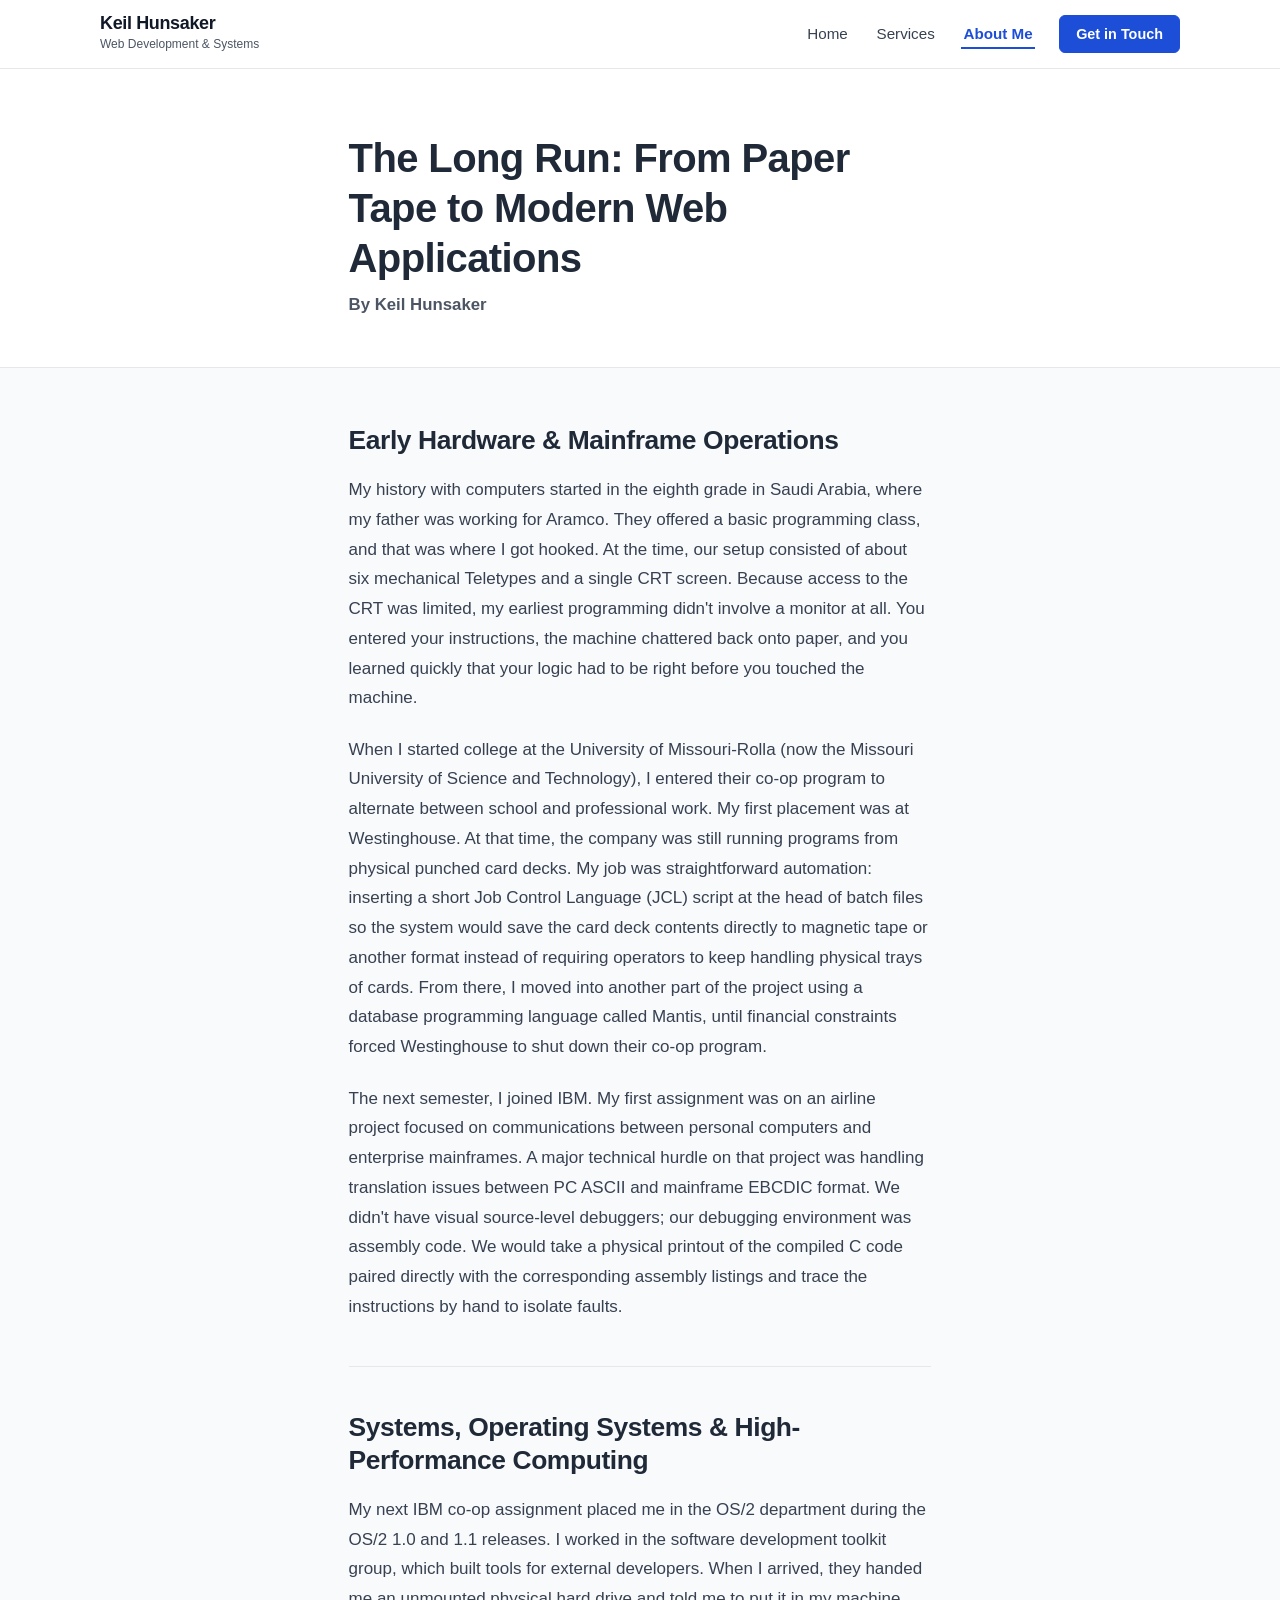
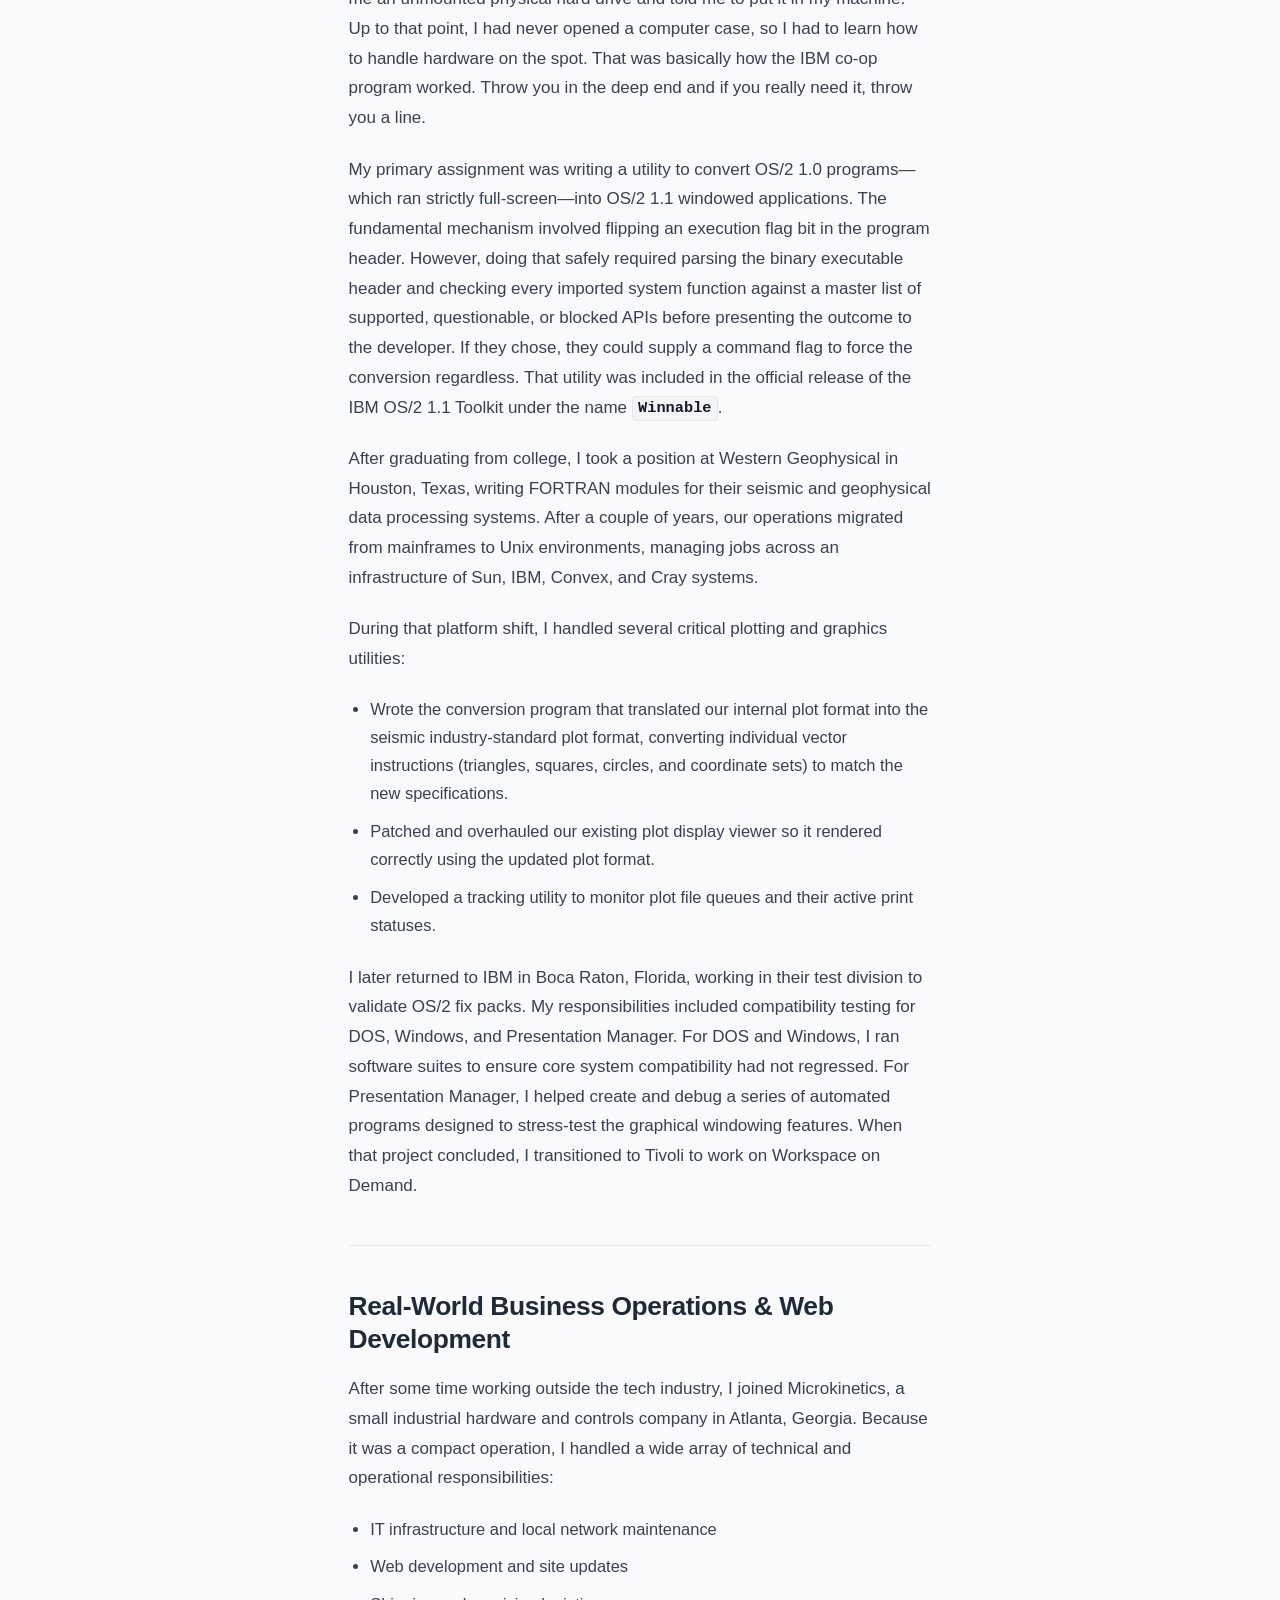
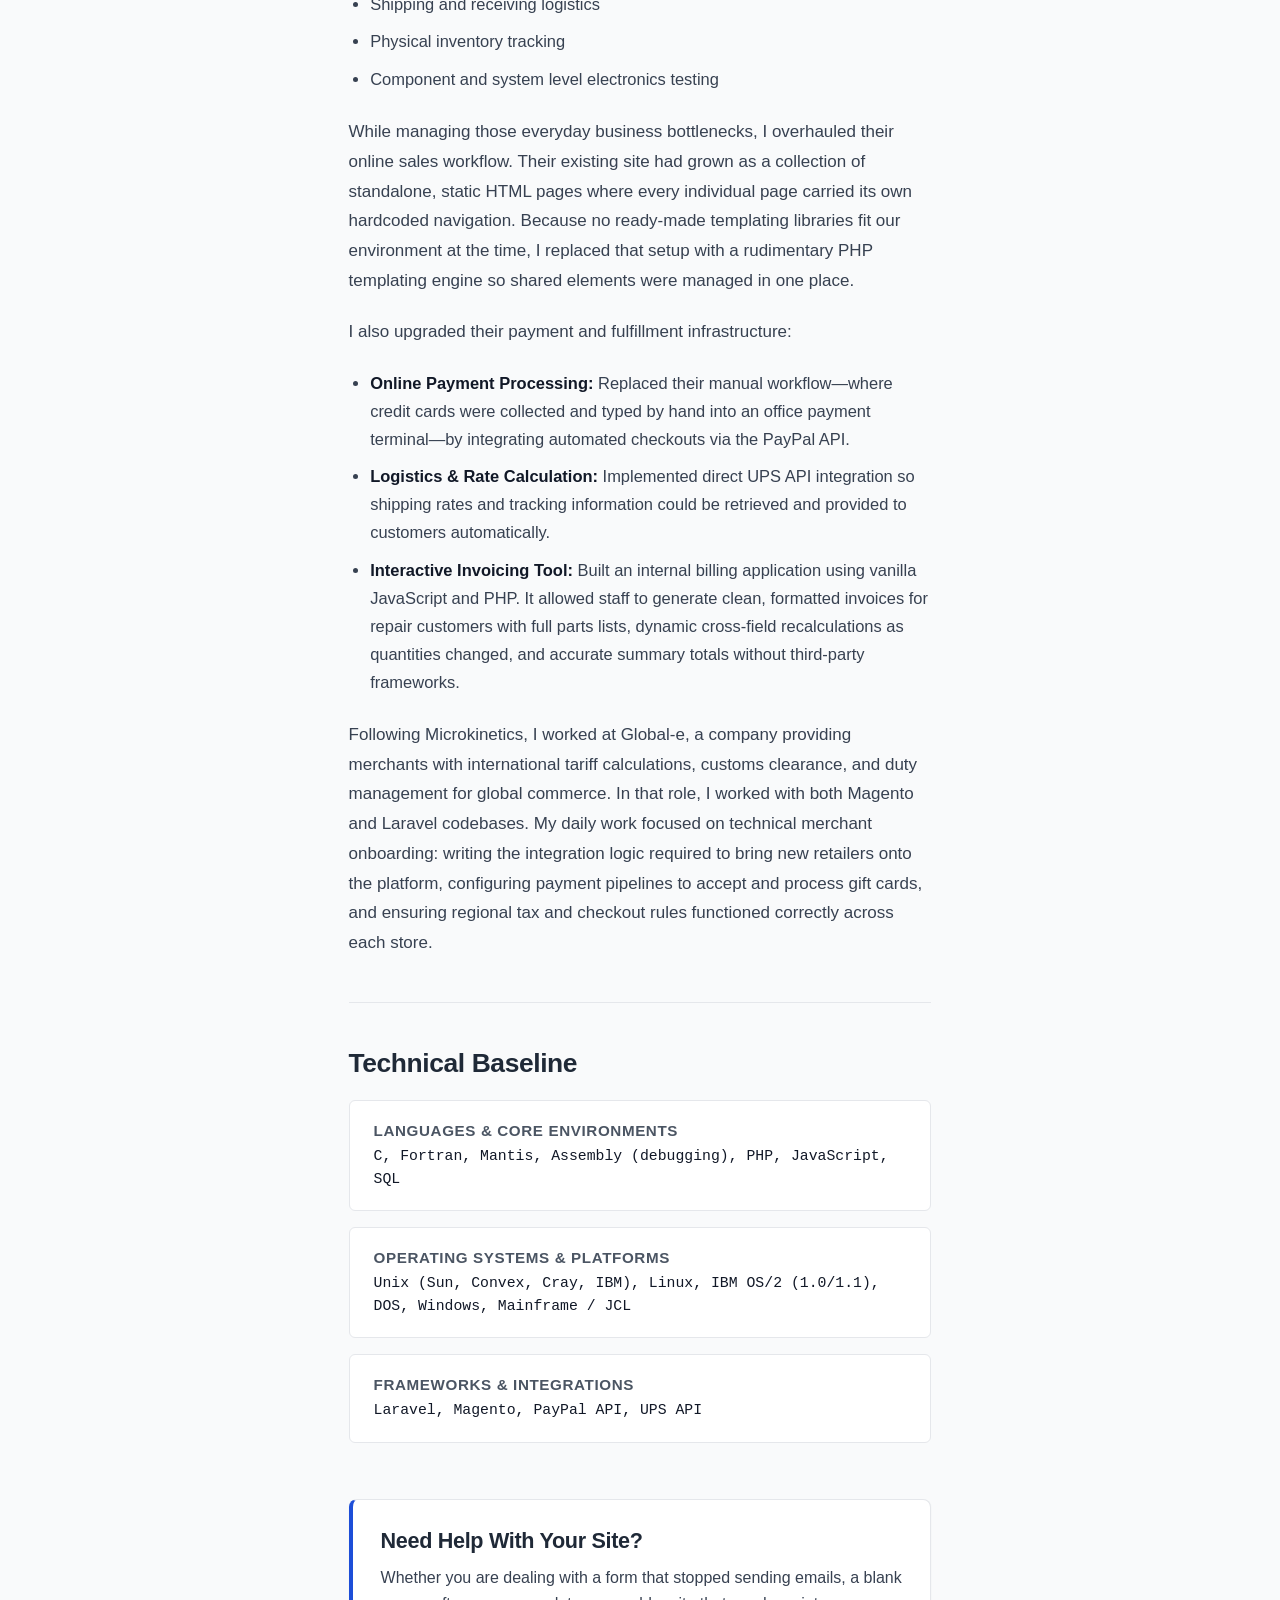
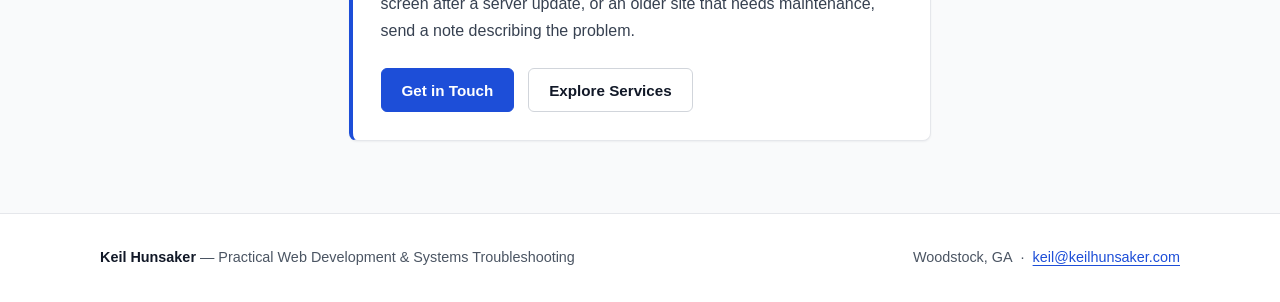
==== about.html @ 6dc6d721 "First pass at website" ====
<!DOCTYPE html>
<html lang="en">
<head>
  <meta charset="UTF-8">
  <meta name="viewport" content="width=device-width, initial-scale=1.0">
  <title>About Me | Keil Hunsaker — The Long Run: From Paper Tape to Modern Web Applications</title>
  <meta name="description" content="The factual, first-person narrative background of Keil Hunsaker covering decades of low-level systems, engineering, and web maintenance experience.">
  <link rel="stylesheet" href="styles.css">
</head>
<body>
  <a href="#main-content" class="skip-link">Skip to main content</a>

  <header class="site-header">
    <div class="container header-inner">
      <a href="index.html" class="brand" aria-label="Keil Hunsaker — Home">
        <span class="brand-name">Keil Hunsaker</span>
        <span class="brand-meta">Web Development &amp; Systems</span>
      </a>

      <button
        type="button"
        class="nav-toggle"
        aria-expanded="false"
        aria-controls="primary-navigation"
        aria-label="Toggle navigation menu"
      >
        <span class="nav-toggle-bar"></span>
        <span class="nav-toggle-bar"></span>
        <span class="nav-toggle-bar"></span>
      </button>

      <nav id="primary-navigation" class="site-nav" aria-label="Primary navigation">
        <ul class="nav-list">
          <li><a href="index.html" class="nav-link">Home</a></li>
          <li><a href="index.html#services" class="nav-link">Services</a></li>
          <li><a href="about.html" class="nav-link active" aria-current="page">About Me</a></li>
          <li><a href="index.html#contact" class="btn btn-primary btn-nav">Get in Touch</a></li>
        </ul>
      </nav>
    </div>
  </header>

  <main id="main-content">
    <article class="narrative-article">
      <header class="narrative-header">
        <div class="container reading-container">
          <h1 class="narrative-title">The Long Run: From Paper Tape to Modern Web Applications</h1>
          <p class="narrative-byline">By Keil Hunsaker</p>
        </div>
      </header>

      <div class="container reading-container narrative-body">
        <!-- Section 1 -->
        <section class="narrative-section" aria-labelledby="early-hardware-heading">
          <h2 id="early-hardware-heading">Early Hardware &amp; Mainframe Operations</h2>
          <p>
            My history with computers started in the eighth grade in Saudi Arabia, where my father was working for Aramco. They offered a basic programming class, and that was where I got hooked. At the time, our setup consisted of about six mechanical Teletypes and a single CRT screen. Because access to the CRT was limited, my earliest programming didn't involve a monitor at all. You entered your instructions, the machine chattered back onto paper, and you learned quickly that your logic had to be right before you touched the machine.
          </p>
          <p>
            When I started college at the University of Missouri-Rolla (now the Missouri University of Science and Technology), I entered their co-op program to alternate between school and professional work. My first placement was at Westinghouse. At that time, the company was still running programs from physical punched card decks. My job was straightforward automation: inserting a short Job Control Language (JCL) script at the head of batch files so the system would save the card deck contents directly to magnetic tape or another format instead of requiring operators to keep handling physical trays of cards. From there, I moved into another part of the project using a database programming language called Mantis, until financial constraints forced Westinghouse to shut down their co-op program.
          </p>
          <p>
            The next semester, I joined IBM. My first assignment was on an airline project focused on communications between personal computers and enterprise mainframes. A major technical hurdle on that project was handling translation issues between PC ASCII and mainframe EBCDIC format. We didn't have visual source-level debuggers; our debugging environment was assembly code. We would take a physical printout of the compiled C code paired directly with the corresponding assembly listings and trace the instructions by hand to isolate faults.
          </p>
        </section>

        <hr class="narrative-divider" aria-hidden="true">

        <!-- Section 2 -->
        <section class="narrative-section" aria-labelledby="systems-os-heading">
          <h2 id="systems-os-heading">Systems, Operating Systems &amp; High-Performance Computing</h2>
          <p>
            My next IBM co-op assignment placed me in the OS/2 department during the OS/2 1.0 and 1.1 releases. I worked in the software development toolkit group, which built tools for external developers. When I arrived, they handed me an unmounted physical hard drive and told me to put it in my machine. Up to that point, I had never opened a computer case, so I had to learn how to handle hardware on the spot. That was basically how the IBM co-op program worked. Throw you in the deep end and if you really need it, throw you a line.
          </p>
          <p>
            My primary assignment was writing a utility to convert OS/2 1.0 programs—which ran strictly full-screen—into OS/2 1.1 windowed applications. The fundamental mechanism involved flipping an execution flag bit in the program header. However, doing that safely required parsing the binary executable header and checking every imported system function against a master list of supported, questionable, or blocked APIs before presenting the outcome to the developer. If they chose, they could supply a command flag to force the conversion regardless. That utility was included in the official release of the IBM OS/2 1.1 Toolkit under the name <strong><code>Winnable</code></strong>.
          </p>
          <p>
            After graduating from college, I took a position at Western Geophysical in Houston, Texas, writing FORTRAN modules for their seismic and geophysical data processing systems. After a couple of years, our operations migrated from mainframes to Unix environments, managing jobs across an infrastructure of Sun, IBM, Convex, and Cray systems.
          </p>
          <p>
            During that platform shift, I handled several critical plotting and graphics utilities:
          </p>
          <ul class="narrative-list">
            <li>
              Wrote the conversion program that translated our internal plot format into the seismic industry-standard plot format, converting individual vector instructions (triangles, squares, circles, and coordinate sets) to match the new specifications.
            </li>
            <li>
              Patched and overhauled our existing plot display viewer so it rendered correctly using the updated plot format.
            </li>
            <li>
              Developed a tracking utility to monitor plot file queues and their active print statuses.
            </li>
          </ul>
          <p>
            I later returned to IBM in Boca Raton, Florida, working in their test division to validate OS/2 fix packs. My responsibilities included compatibility testing for DOS, Windows, and Presentation Manager. For DOS and Windows, I ran software suites to ensure core system compatibility had not regressed. For Presentation Manager, I helped create and debug a series of automated programs designed to stress-test the graphical windowing features. When that project concluded, I transitioned to Tivoli to work on Workspace on Demand.
          </p>
        </section>

        <hr class="narrative-divider" aria-hidden="true">

        <!-- Section 3 -->
        <section class="narrative-section" aria-labelledby="business-ops-heading">
          <h2 id="business-ops-heading">Real-World Business Operations &amp; Web Development</h2>
          <p>
            After some time working outside the tech industry, I joined Microkinetics, a small industrial hardware and controls company in Atlanta, Georgia. Because it was a compact operation, I handled a wide array of technical and operational responsibilities:
          </p>
          <ul class="narrative-list">
            <li>IT infrastructure and local network maintenance</li>
            <li>Web development and site updates</li>
            <li>Shipping and receiving logistics</li>
            <li>Physical inventory tracking</li>
            <li>Component and system level electronics testing</li>
          </ul>
          <p>
            While managing those everyday business bottlenecks, I overhauled their online sales workflow. Their existing site had grown as a collection of standalone, static HTML pages where every individual page carried its own hardcoded navigation. Because no ready-made templating libraries fit our environment at the time, I replaced that setup with a rudimentary PHP templating engine so shared elements were managed in one place.
          </p>
          <p>
            I also upgraded their payment and fulfillment infrastructure:
          </p>
          <ul class="narrative-list">
            <li>
              <strong>Online Payment Processing:</strong> Replaced their manual workflow—where credit cards were collected and typed by hand into an office payment terminal—by integrating automated checkouts via the PayPal API.
            </li>
            <li>
              <strong>Logistics &amp; Rate Calculation:</strong> Implemented direct UPS API integration so shipping rates and tracking information could be retrieved and provided to customers automatically.
            </li>
            <li>
              <strong>Interactive Invoicing Tool:</strong> Built an internal billing application using vanilla JavaScript and PHP. It allowed staff to generate clean, formatted invoices for repair customers with full parts lists, dynamic cross-field recalculations as quantities changed, and accurate summary totals without third-party frameworks.
            </li>
          </ul>
          <p>
            Following Microkinetics, I worked at Global-e, a company providing merchants with international tariff calculations, customs clearance, and duty management for global commerce. In that role, I worked with both Magento and Laravel codebases. My daily work focused on technical merchant onboarding: writing the integration logic required to bring new retailers onto the platform, configuring payment pipelines to accept and process gift cards, and ensuring regional tax and checkout rules functioned correctly across each store.
          </p>
        </section>

        <hr class="narrative-divider" aria-hidden="true">

        <!-- Section 4 -->
        <section class="narrative-section" aria-labelledby="technical-baseline-heading">
          <h2 id="technical-baseline-heading">Technical Baseline</h2>
          <div class="baseline-grid">
            <div class="baseline-item">
              <h3 class="baseline-category">Languages &amp; Core Environments</h3>
              <p>C, Fortran, Mantis, Assembly (debugging), PHP, JavaScript, SQL</p>
            </div>
            <div class="baseline-item">
              <h3 class="baseline-category">Operating Systems &amp; Platforms</h3>
              <p>Unix (Sun, Convex, Cray, IBM), Linux, IBM OS/2 (1.0/1.1), DOS, Windows, Mainframe / JCL</p>
            </div>
            <div class="baseline-item">
              <h3 class="baseline-category">Frameworks &amp; Integrations</h3>
              <p>Laravel, Magento, PayPal API, UPS API</p>
            </div>
          </div>
        </section>

        <!-- Closing Callout Card -->
        <aside class="closing-callout card" aria-labelledby="closing-callout-heading">
          <h2 id="closing-callout-heading" class="closing-callout-title">Need Help With Your Site?</h2>
          <p>
            Whether you are dealing with a form that stopped sending emails, a blank screen after a server update, or an older site that needs maintenance, send a note describing the problem.
          </p>
          <div class="hero-actions">
            <a href="index.html#contact" class="btn btn-primary">Get in Touch</a>
            <a href="index.html#services" class="btn btn-secondary">Explore Services</a>
          </div>
        </aside>
      </div>
    </article>
  </main>

  <footer class="site-footer">
    <div class="container footer-inner">
      <div class="footer-brand">
        <strong>Keil Hunsaker</strong> — Practical Web Development &amp; Systems Troubleshooting
      </div>
      <div class="footer-meta">
        <span>Woodstock, GA</span>
        <span aria-hidden="true">&middot;</span>
        <a href="mailto:keil@keilhunsaker.com">keil@keilhunsaker.com</a>
      </div>
    </div>
  </footer>

  <script src="script.js"></script>
</body>
</html>
---- styles.css ----
/* ==========================================================================
   Design System & Custom Properties
   ========================================================================== */
:root {
  /* Palette: Workbench-pragmatic slate, off-white, clean borders, deep cobalt */
  --color-bg: #f9fafb;
  --color-surface: #ffffff;
  --color-surface-subtle: #f3f4f6;
  --color-text-primary: #111827;
  --color-text-secondary: #374151;
  --color-text-muted: #4b5563;
  --color-heading: #1f2937;
  --color-border: #e5e7eb;
  --color-border-strong: #d1d5db;

  /* Industrial Accent: Deep Cobalt / Steel Blue */
  --color-accent: #1d4ed8;
  --color-accent-hover: #1e40af;
  --color-accent-subtle: #eff6ff;
  --color-accent-border: #bfdbfe;

  /* Status Colors */
  --color-error: #b91c1c;
  --color-error-bg: #fef2f2;
  --color-success: #15803d;
  --color-success-bg: #f0fdf4;

  /* Typography */
  --font-sans: -apple-system, BlinkMacSystemFont, "Segoe UI", Roboto, Inter, sans-serif;
  --font-mono: ui-monospace, SFMono-Regular, Menlo, Monaco, Consolas, "Liberation Mono", "Courier New", monospace;

  /* Layout & Spacing */
  --container-max: 1120px;
  --reading-max: 70ch;
  --radius-sm: 4px;
  --radius-md: 6px;
  --radius-lg: 8px;
  --shadow-sm: 0 1px 2px 0 rgba(17, 24, 39, 0.05);
  --shadow-md: 0 4px 6px -1px rgba(17, 24, 39, 0.07), 0 2px 4px -2px rgba(17, 24, 39, 0.05);
}

/* ==========================================================================
   Reset & Base Styles
   ========================================================================== */
*,
*::before,
*::after {
  box-sizing: border-box;
}

html {
  scroll-behavior: smooth;
  -webkit-text-size-adjust: 100%;
}

body {
  margin: 0;
  font-family: var(--font-sans);
  font-size: 1rem;
  line-height: 1.65;
  color: var(--color-text-primary);
  background-color: var(--color-bg);
  display: flex;
  flex-direction: column;
  min-height: 100vh;
}

main {
  flex: 1;
}

h1,
h2,
h3,
h4 {
  color: var(--color-heading);
  line-height: 1.25;
  margin-top: 0;
  font-weight: 700;
  letter-spacing: -0.015em;
}

p {
  margin-top: 0;
  margin-bottom: 1.25rem;
  color: var(--color-text-secondary);
}

ul,
ol {
  margin-top: 0;
  margin-bottom: 1.25rem;
  padding-left: 1.25rem;
}

li {
  margin-bottom: 0.5rem;
  color: var(--color-text-secondary);
}

code {
  font-family: var(--font-mono);
  font-size: 0.9em;
  background-color: var(--color-surface-subtle);
  border: 1px solid var(--color-border);
  padding: 0.15em 0.35em;
  border-radius: var(--radius-sm);
  color: var(--color-text-primary);
}

a {
  color: var(--color-accent);
  text-decoration: underline;
  text-underline-offset: 3px;
  transition: color 0.15s ease, background-color 0.15s ease, border-color 0.15s ease;
}

a:hover {
  color: var(--color-accent-hover);
}

/* Accessible Focus Styles */
:focus-visible {
  outline: 3px solid var(--color-accent);
  outline-offset: 2px;
}

.skip-link {
  position: absolute;
  top: -100px;
  left: 1rem;
  background: var(--color-heading);
  color: #ffffff;
  padding: 0.6rem 1rem;
  border-radius: var(--radius-sm);
  text-decoration: none;
  font-weight: 600;
  z-index: 1000;
}

.skip-link:focus {
  top: 1rem;
  color: #ffffff;
}

/* ==========================================================================
   Layout Containers
   ========================================================================== */
.container {
  width: 100%;
  max-width: var(--container-max);
  margin-left: auto;
  margin-right: auto;
  padding-left: 1.25rem;
  padding-right: 1.25rem;
}

.reading-container {
  max-width: var(--reading-max);
}

.section {
  padding-top: 4.5rem;
  padding-bottom: 4.5rem;
  border-bottom: 1px solid var(--color-border);
}

.section-alt {
  background-color: var(--color-surface);
}

.section-header {
  margin-bottom: 2.5rem;
}

.section-title {
  font-size: clamp(1.5rem, 2.5vw, 2rem);
  margin-bottom: 0.5rem;
}

/* ==========================================================================
   Header & Navigation
   ========================================================================== */
.site-header {
  background-color: var(--color-surface);
  border-bottom: 1px solid var(--color-border);
  position: sticky;
  top: 0;
  z-index: 100;
}

.header-inner {
  display: flex;
  align-items: center;
  justify-content: space-between;
  min-height: 4.25rem;
  gap: 1rem;
}

.brand {
  display: flex;
  flex-direction: column;
  text-decoration: none;
  color: var(--color-text-primary);
}

.brand:hover {
  color: var(--color-text-primary);
}

.brand-name {
  font-weight: 700;
  font-size: 1.125rem;
  letter-spacing: -0.02em;
  line-height: 1.2;
}

.brand-meta {
  font-size: 0.75rem;
  color: var(--color-text-muted);
  font-weight: 500;
}

.nav-list {
  list-style: none;
  margin: 0;
  padding: 0;
  display: flex;
  align-items: center;
  gap: 1.5rem;
}

.nav-list li {
  margin: 0;
}

.nav-link {
  text-decoration: none;
  color: var(--color-text-secondary);
  font-weight: 500;
  font-size: 0.95rem;
  padding: 0.35rem 0.15rem;
  border-bottom: 2px solid transparent;
}

.nav-link:hover {
  color: var(--color-text-primary);
  border-bottom-color: var(--color-border-strong);
}

.nav-link.active,
.nav-link[aria-current="page"] {
  color: var(--color-accent);
  font-weight: 600;
  border-bottom-color: var(--color-accent);
}

.nav-toggle {
  display: none;
  background: transparent;
  border: 1px solid var(--color-border-strong);
  border-radius: var(--radius-sm);
  padding: 0.5rem;
  cursor: pointer;
  color: var(--color-text-primary);
}

.nav-toggle-bar {
  display: block;
  width: 20px;
  height: 2px;
  background-color: var(--color-text-primary);
  margin: 4px 0;
  transition: transform 0.2s ease, opacity 0.2s ease;
}

/* ==========================================================================
   Buttons
   ========================================================================== */
.btn {
  display: inline-flex;
  align-items: center;
  justify-content: center;
  font-family: inherit;
  font-size: 0.95rem;
  font-weight: 600;
  line-height: 1.4;
  padding: 0.65rem 1.25rem;
  border-radius: var(--radius-md);
  border: 1px solid transparent;
  text-decoration: none;
  cursor: pointer;
  transition: background-color 0.15s ease, color 0.15s ease, border-color 0.15s ease;
}

.btn-primary {
  background-color: var(--color-accent);
  color: #ffffff;
  border-color: var(--color-accent);
}

.btn-primary:hover {
  background-color: var(--color-accent-hover);
  border-color: var(--color-accent-hover);
  color: #ffffff;
}

.btn-secondary {
  background-color: var(--color-surface);
  color: var(--color-text-primary);
  border-color: var(--color-border-strong);
}

.btn-secondary:hover {
  background-color: var(--color-surface-subtle);
  color: var(--color-text-primary);
}

.btn-nav {
  padding: 0.5rem 1rem;
  font-size: 0.9rem;
}

.btn-sm {
  padding: 0.45rem 0.9rem;
  font-size: 0.875rem;
}

.btn-full {
  width: 100%;
}

/* ==========================================================================
   Hero Section
   ========================================================================== */
.hero {
  padding-top: 5rem;
  padding-bottom: 5rem;
  border-bottom: 1px solid var(--color-border);
  background: linear-gradient(180deg, var(--color-surface) 0%, var(--color-bg) 100%);
}

.hero-inner {
  max-width: 780px;
  margin-left: 0;
}

.hero-title {
  font-size: clamp(2rem, 4vw, 2.75rem);
  color: var(--color-text-primary);
  margin-bottom: 1.25rem;
}

.hero-lead {
  font-size: clamp(1.15rem, 2vw, 1.35rem);
  font-weight: 600;
  color: var(--color-heading);
  margin-bottom: 1rem;
}

.hero-body {
  font-size: 1.0625rem;
  color: var(--color-text-secondary);
  margin-bottom: 2rem;
  max-width: 68ch;
}

.hero-actions {
  display: flex;
  flex-wrap: wrap;
  gap: 0.875rem;
}

/* ==========================================================================
   Cards & Services Grid
   ========================================================================== */
.card {
  background-color: var(--color-surface);
  border: 1px solid var(--color-border);
  border-radius: var(--radius-lg);
  padding: 1.75rem;
  box-shadow: var(--shadow-sm);
}

.services-grid {
  display: grid;
  grid-template-columns: repeat(2, 1fr);
  gap: 1.5rem;
}

.service-card {
  background-color: var(--color-bg);
  display: flex;
  flex-direction: column;
}

.service-card-header {
  display: flex;
  align-items: center;
  gap: 0.75rem;
  margin-bottom: 0.85rem;
}

.service-number {
  font-family: var(--font-mono);
  font-size: 0.8rem;
  font-weight: 700;
  color: var(--color-accent);
  background-color: var(--color-accent-subtle);
  border: 1px solid var(--color-accent-border);
  padding: 0.2rem 0.5rem;
  border-radius: var(--radius-sm);
  flex-shrink: 0;
}

.card-title {
  font-size: 1.2rem;
  margin-bottom: 0;
}

.card-intro {
  font-size: 0.975rem;
  color: var(--color-text-secondary);
  margin-bottom: 1rem;
}

.service-list {
  margin-bottom: 0;
  padding-left: 1.15rem;
}

.service-list li {
  margin-bottom: 0.65rem;
  font-size: 0.95rem;
}

.service-list li:last-child {
  margin-bottom: 0;
}

.service-list strong {
  color: var(--color-text-primary);
}

/* ==========================================================================
   Process Section ("How I Work")
   ========================================================================== */
.process-steps {
  list-style: none;
  padding: 0;
  margin: 0;
  display: grid;
  grid-template-columns: repeat(3, 1fr);
  gap: 1.5rem;
}

.process-step {
  background-color: var(--color-surface);
  border: 1px solid var(--color-border);
  border-radius: var(--radius-lg);
  padding: 1.75rem;
  box-shadow: var(--shadow-sm);
  margin-bottom: 0;
  display: flex;
  flex-direction: column;
  gap: 0.75rem;
}

.step-badge {
  display: inline-block;
  align-self: flex-start;
  font-family: var(--font-mono);
  font-size: 0.75rem;
  font-weight: 700;
  text-transform: uppercase;
  letter-spacing: 0.05em;
  color: var(--color-accent);
  background-color: var(--color-accent-subtle);
  border: 1px solid var(--color-accent-border);
  padding: 0.2rem 0.55rem;
  border-radius: var(--radius-sm);
}

.step-title {
  font-size: 1.15rem;
  margin-bottom: 0.5rem;
}

.step-content p {
  margin-bottom: 0;
  font-size: 0.975rem;
}

/* ==========================================================================
   Featured Work Callout Boxes
   ========================================================================== */
.work-grid {
  display: grid;
  grid-template-columns: repeat(3, 1fr);
  gap: 1.5rem;
}

.callout-box {
  background-color: var(--color-bg);
  border: 1px solid var(--color-border);
  border-left: 4px solid var(--color-accent);
  border-radius: var(--radius-md);
  padding: 1.5rem;
}

.callout-title {
  font-size: 1.1rem;
  margin-bottom: 0.6rem;
}

.callout-box p {
  margin-bottom: 0;
  font-size: 0.95rem;
}

/* ==========================================================================
   Contact Section & Form
   ========================================================================== */
.contact-layout {
  display: grid;
  grid-template-columns: 1fr 1.15fr;
  gap: 3rem;
  align-items: start;
}

.contact-intro {
  font-size: 1.05rem;
  margin-bottom: 1.75rem;
}

.contact-details {
  margin: 0;
  border-top: 1px solid var(--color-border);
}

.contact-detail-item {
  padding: 1rem 0;
  border-bottom: 1px solid var(--color-border);
}

.contact-detail-item dt {
  font-size: 0.8rem;
  font-weight: 700;
  text-transform: uppercase;
  letter-spacing: 0.04em;
  color: var(--color-text-muted);
  margin-bottom: 0.25rem;
}

.contact-detail-item dd {
  margin: 0;
  font-size: 1rem;
  color: var(--color-text-primary);
  font-weight: 500;
}

.form-group {
  margin-bottom: 1.25rem;
}

.form-label {
  display: block;
  font-size: 0.925rem;
  font-weight: 600;
  color: var(--color-text-primary);
  margin-bottom: 0.4rem;
}

.required-indicator {
  color: var(--color-error);
}

.optional-label {
  font-weight: 400;
  color: var(--color-text-muted);
  font-size: 0.85rem;
}

.form-input,
.form-textarea {
  width: 100%;
  font-family: inherit;
  font-size: 0.975rem;
  color: var(--color-text-primary);
  background-color: var(--color-bg);
  border: 1px solid var(--color-border-strong);
  border-radius: var(--radius-md);
  padding: 0.65rem 0.85rem;
  transition: border-color 0.15s ease, box-shadow 0.15s ease, background-color 0.15s ease;
}

.form-input:focus,
.form-textarea:focus {
  background-color: var(--color-surface);
  border-color: var(--color-accent);
  outline: none;
  box-shadow: 0 0 0 3px rgba(29, 78, 216, 0.15);
}

.form-input[aria-invalid="true"],
.form-textarea[aria-invalid="true"] {
  border-color: var(--color-error);
  background-color: var(--color-error-bg);
}

.field-error {
  margin-top: 0.35rem;
  margin-bottom: 0;
  font-size: 0.85rem;
  color: var(--color-error);
  font-weight: 500;
}

.form-status {
  padding: 0.85rem 1rem;
  border-radius: var(--radius-md);
  margin-bottom: 1.25rem;
  font-size: 0.925rem;
  font-weight: 500;
}

.form-status.is-success {
  background-color: var(--color-success-bg);
  color: var(--color-success);
  border: 1px solid #bbf7d0;
}

.form-status.is-error {
  background-color: var(--color-error-bg);
  color: var(--color-error);
  border: 1px solid #fecaca;
}

/* ==========================================================================
   About Page (Long-Form Narrative)
   ========================================================================== */
.narrative-header {
  background-color: var(--color-surface);
  border-bottom: 1px solid var(--color-border);
  padding-top: 4rem;
  padding-bottom: 3rem;
}

.narrative-title {
  font-size: clamp(1.85rem, 3.5vw, 2.5rem);
  margin-bottom: 0.5rem;
}

.narrative-byline {
  font-size: 1.05rem;
  font-weight: 600;
  color: var(--color-text-muted);
  margin-bottom: 0;
}

.narrative-body {
  padding-top: 3.5rem;
  padding-bottom: 4.5rem;
}

.narrative-section h2 {
  font-size: clamp(1.35rem, 2.2vw, 1.65rem);
  margin-bottom: 1.15rem;
  color: var(--color-heading);
}

.narrative-section p {
  font-size: 1.0625rem;
  line-height: 1.75;
  color: var(--color-text-secondary);
  margin-bottom: 1.35rem;
}

.narrative-list {
  margin-bottom: 1.5rem;
  padding-left: 1.35rem;
}

.narrative-list li {
  font-size: 1.03rem;
  line-height: 1.7;
  margin-bottom: 0.6rem;
}

.narrative-list strong {
  color: var(--color-text-primary);
}

.narrative-divider {
  border: 0;
  border-top: 1px solid var(--color-border);
  margin: 2.75rem 0;
}

.baseline-grid {
  display: grid;
  grid-template-columns: 1fr;
  gap: 1rem;
  margin-top: 1.25rem;
}

.baseline-item {
  background-color: var(--color-surface);
  border: 1px solid var(--color-border);
  border-radius: var(--radius-md);
  padding: 1.25rem 1.5rem;
}

.baseline-category {
  font-size: 0.95rem;
  text-transform: uppercase;
  letter-spacing: 0.04em;
  color: var(--color-text-muted);
  margin-bottom: 0.35rem;
}

.baseline-item p {
  font-family: var(--font-mono);
  font-size: 0.925rem;
  color: var(--color-text-primary);
  margin-bottom: 0;
  line-height: 1.5;
}

.closing-callout {
  margin-top: 3.5rem;
  border-left: 4px solid var(--color-accent);
}

.closing-callout-title {
  font-size: 1.35rem;
  margin-bottom: 0.65rem;
}

.closing-callout p {
  margin-bottom: 1.5rem;
}

/* ==========================================================================
   Footer
   ========================================================================== */
.site-footer {
  background-color: var(--color-surface);
  border-top: 1px solid var(--color-border);
  padding: 2rem 0;
  font-size: 0.9rem;
  color: var(--color-text-muted);
}

.footer-inner {
  display: flex;
  flex-wrap: wrap;
  justify-content: space-between;
  align-items: center;
  gap: 1rem;
}

.footer-brand strong {
  color: var(--color-text-primary);
}

.footer-meta {
  display: flex;
  align-items: center;
  gap: 0.5rem;
}

/* ==========================================================================
   Responsive Breakpoints
   ========================================================================== */
@media (max-width: 900px) {
  .services-grid,
  .process-steps,
  .work-grid,
  .contact-layout {
    grid-template-columns: 1fr;
  }

  .contact-layout {
    gap: 2rem;
  }
}

@media (max-width: 720px) {
  .nav-toggle {
    display: inline-block;
  }

  .site-nav {
    display: none;
    position: absolute;
    top: 100%;
    left: 0;
    right: 0;
    background-color: var(--color-surface);
    border-bottom: 1px solid var(--color-border);
    box-shadow: var(--shadow-md);
    padding: 1rem 1.25rem 1.5rem;
  }

  .site-nav.is-open {
    display: block;
  }

  .nav-list {
    flex-direction: column;
    align-items: stretch;
    gap: 0.75rem;
  }

  .nav-link {
    display: block;
    padding: 0.5rem 0;
  }

  .btn-nav {
    width: 100%;
    margin-top: 0.25rem;
  }

  .hero {
    padding-top: 3.5rem;
    padding-bottom: 3.5rem;
  }

  .section {
    padding-top: 3.25rem;
    padding-bottom: 3.25rem;
  }
}
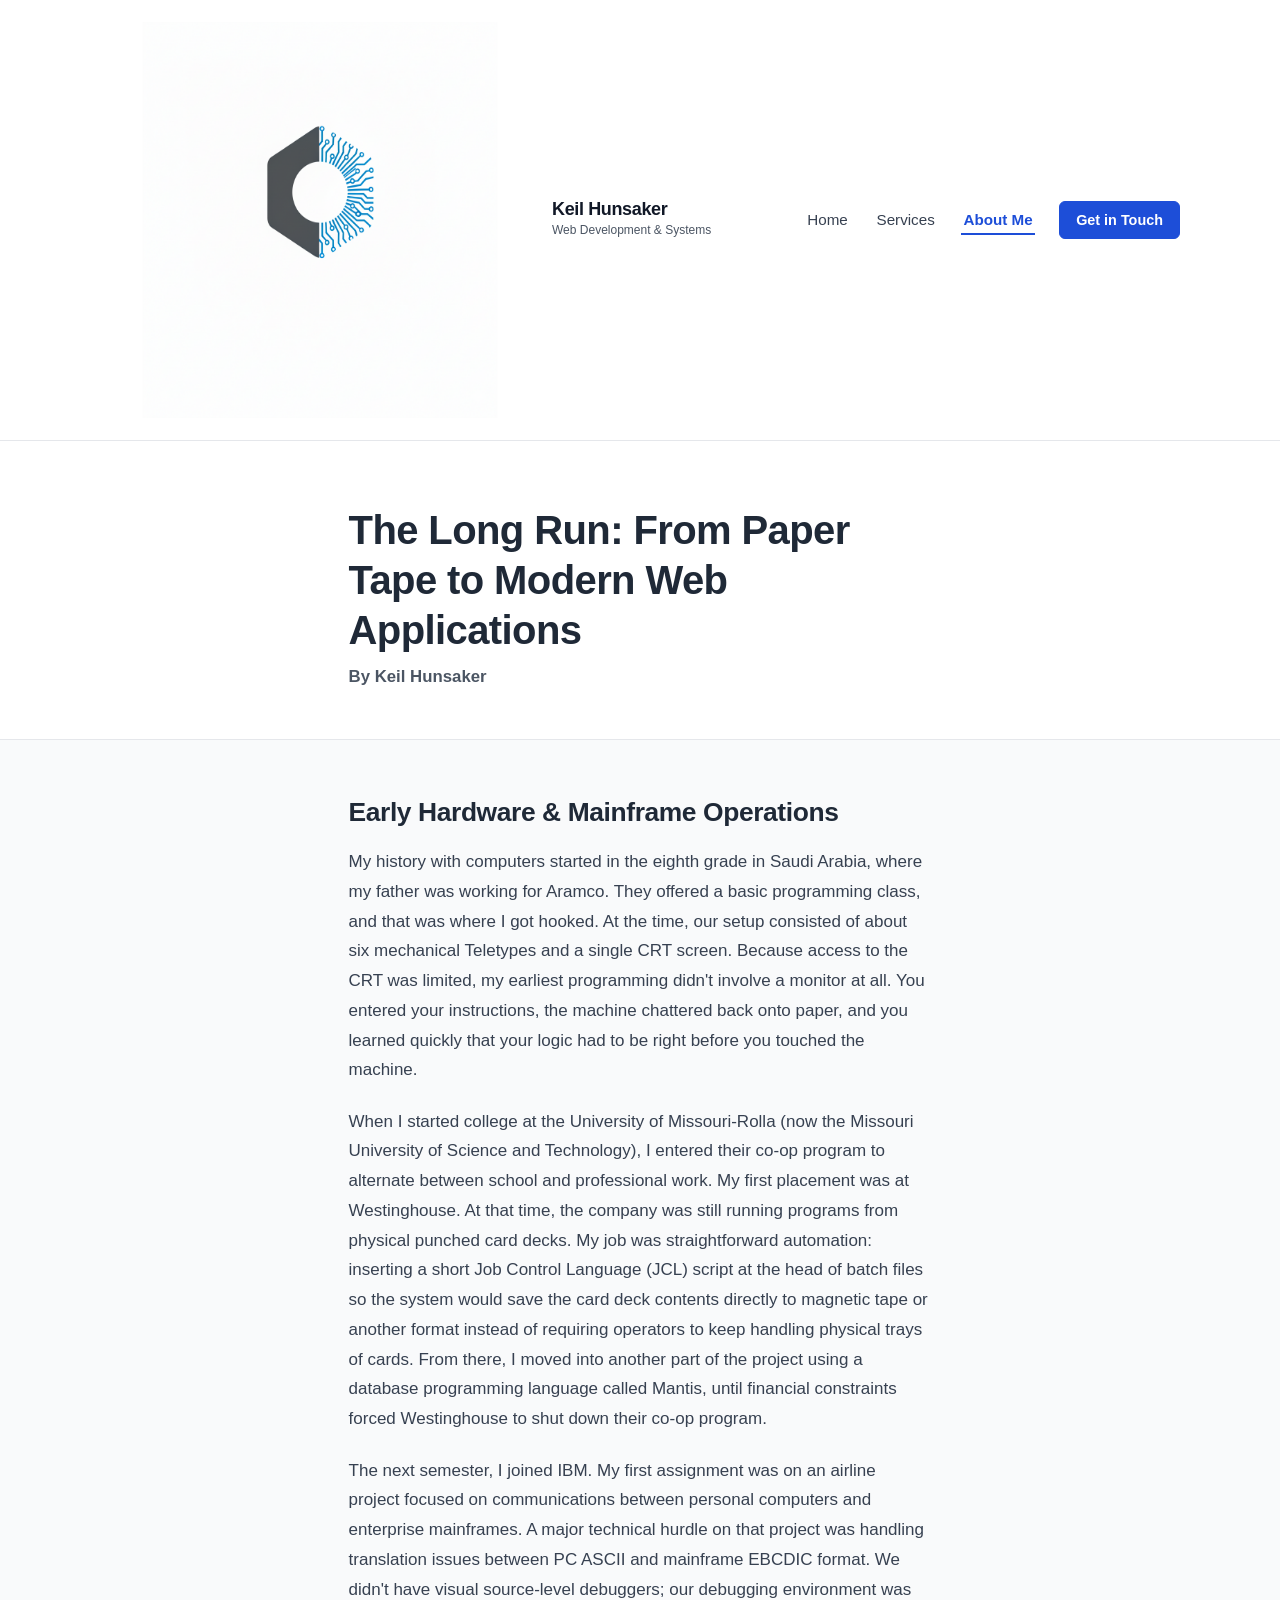
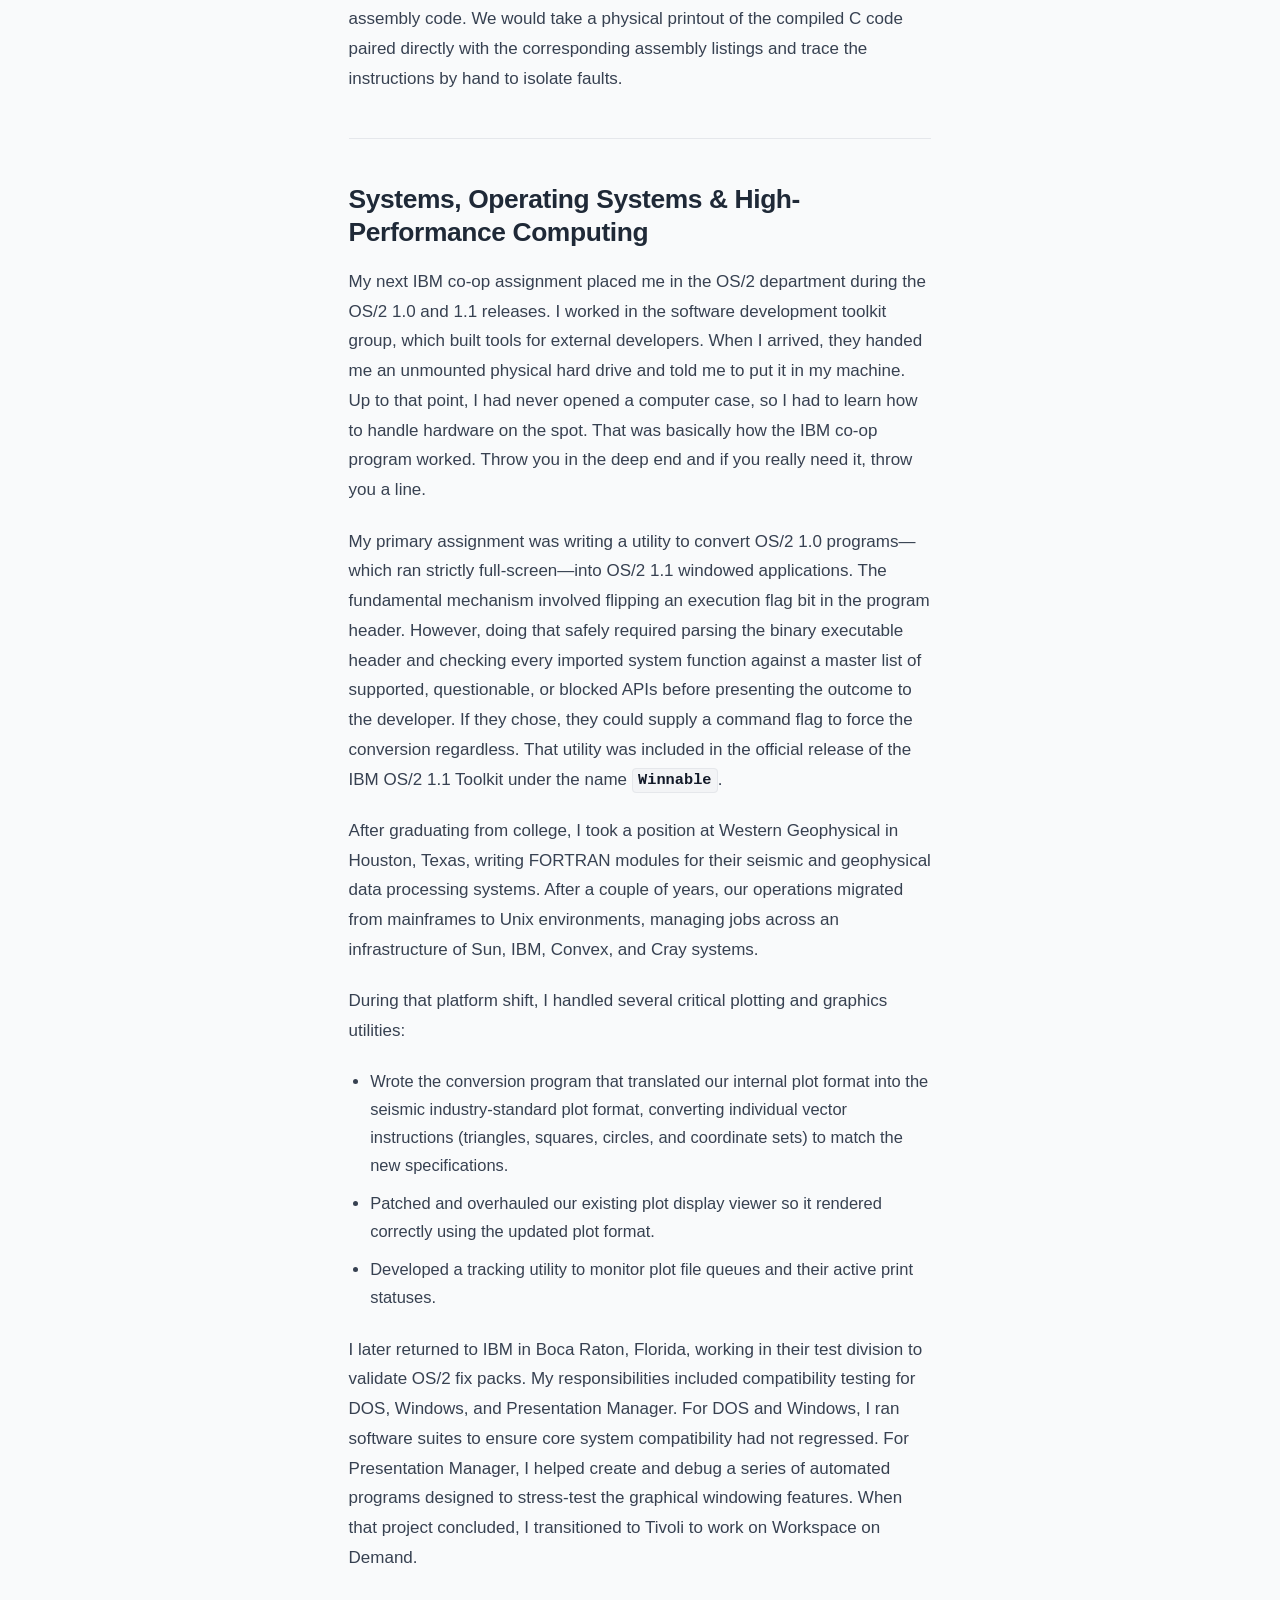
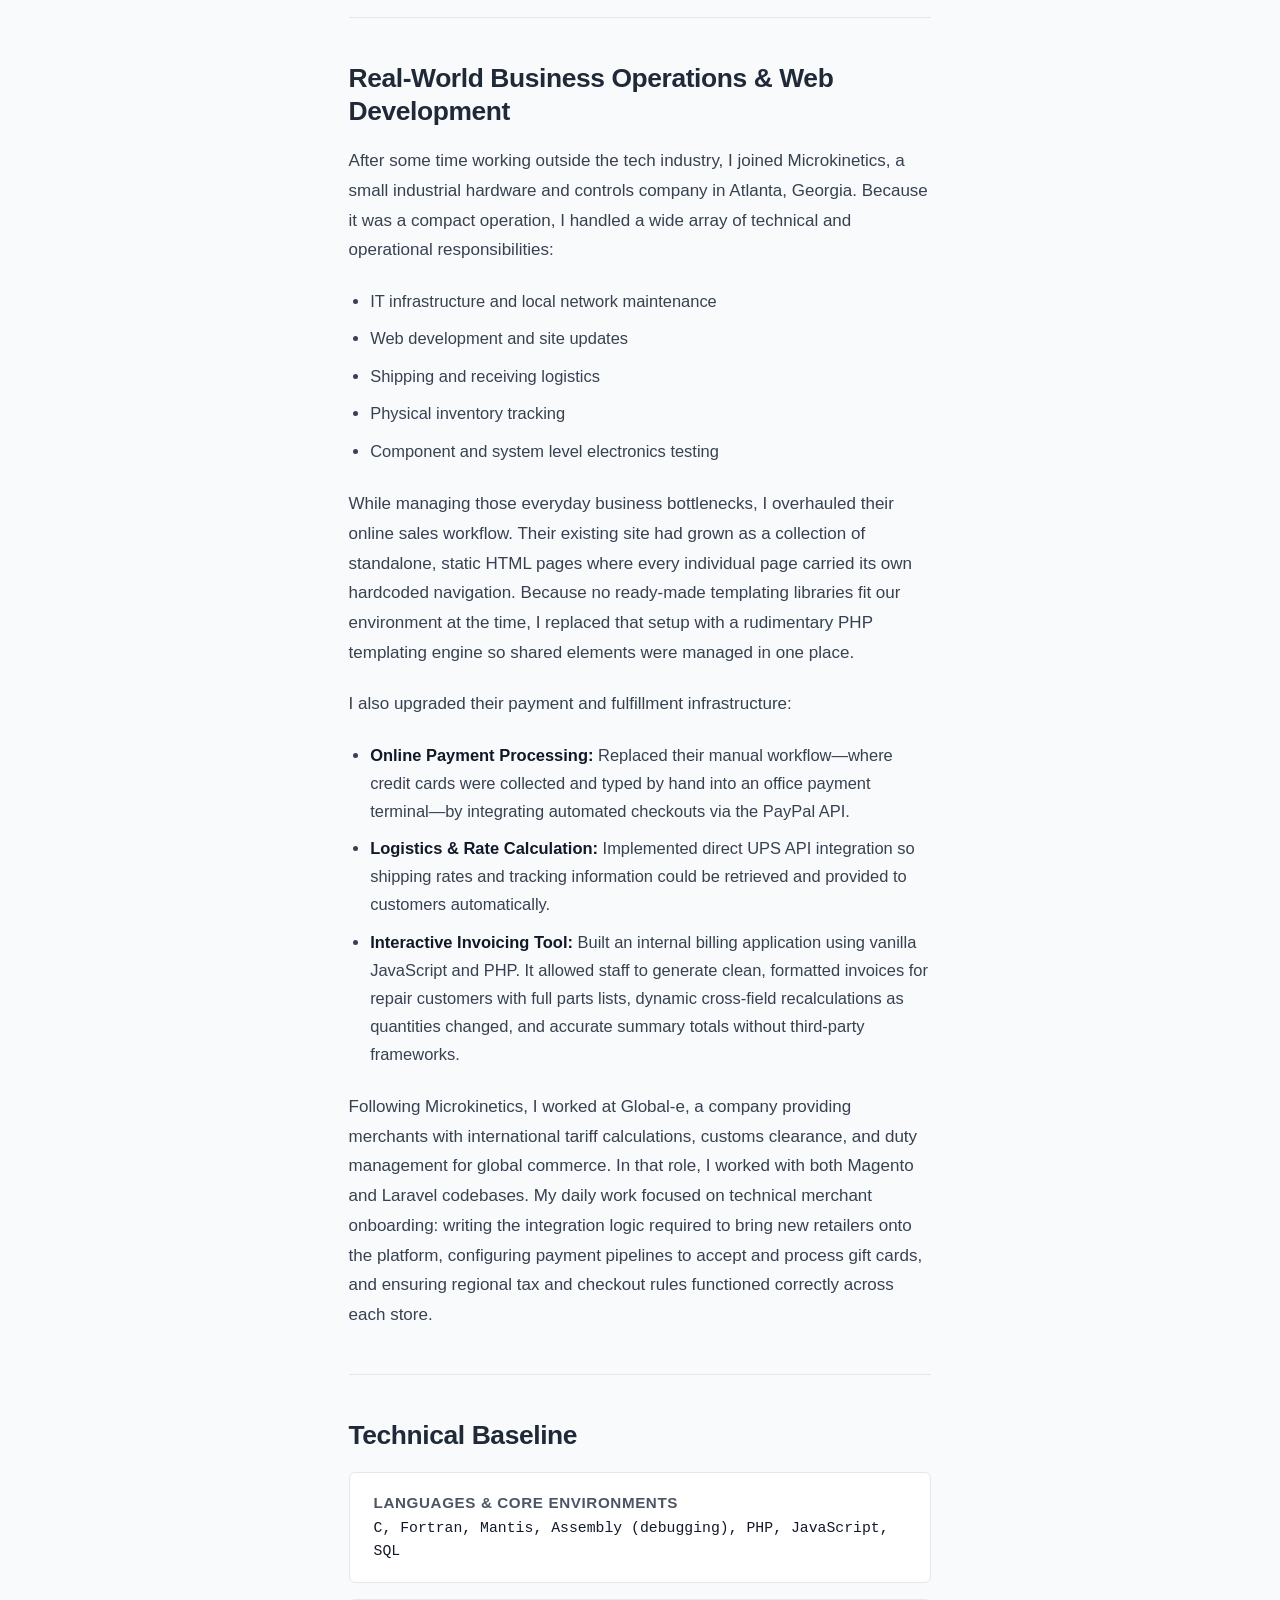
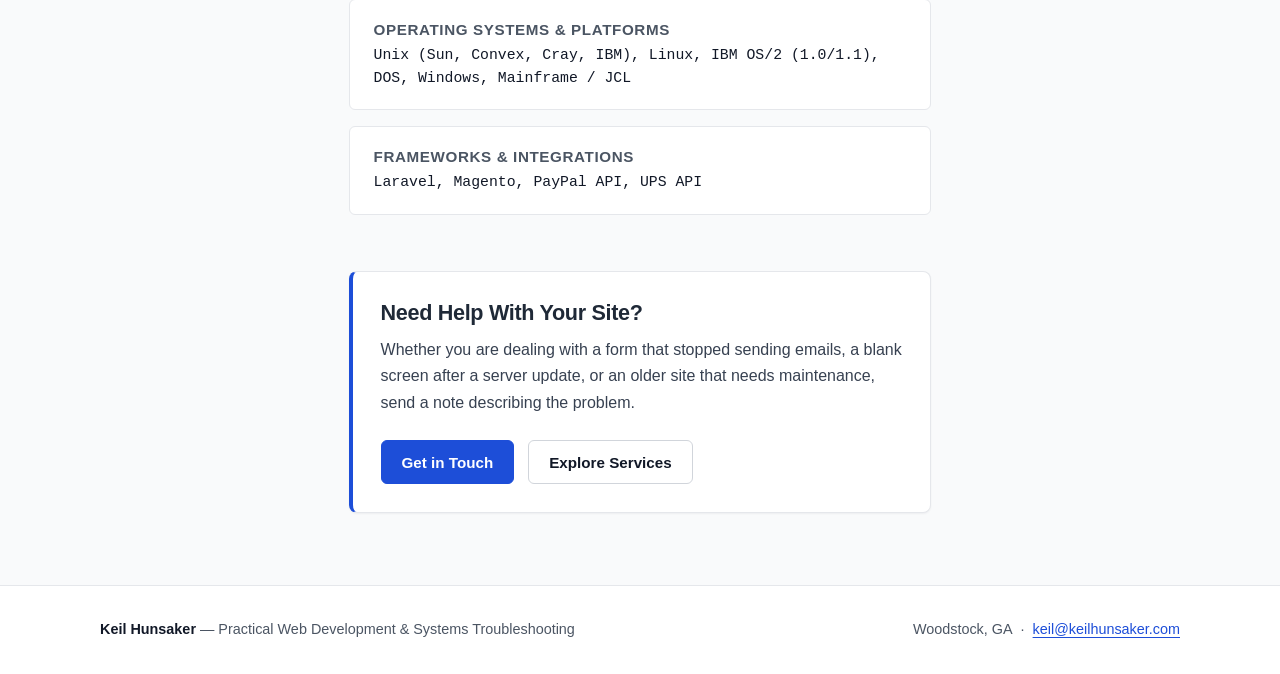
==== commit 45708ff8: "Second: add logo, combine individual cards into a card contianer" ====
--- a/about.html
+++ b/about.html
@@ -13,8 +13,11 @@
   <header class="site-header">
     <div class="container header-inner">
       <a href="index.html" class="brand" aria-label="Keil Hunsaker — Home">
-        <span class="brand-name">Keil Hunsaker</span>
-        <span class="brand-meta">Web Development &amp; Systems</span>
+        <img src="freelanceLogo.svg" alt="Keil Hunsaker logo" class="brand-logo" width="440" height="440">
+        <span class="brand-text">
+          <span class="brand-name">Keil Hunsaker</span>
+          <span class="brand-meta">Web Development &amp; Systems</span>
+        </span>
       </a>
 
       <button
--- a/styles.css
+++ b/styles.css
@@ -198,14 +198,28 @@
 }
 
 .brand {
+  display: inline-flex;
+  align-items: center;
+  gap: 0.75rem;
+  text-decoration: none;
+  color: var(--color-text-primary);
+}
+
+.brand:hover {
+  color: var(--color-text-primary);
+}
+
+.brand-logo {
+  width: 27.5rem;
+  height: 27.5rem;
+  object-fit: contain;
+  flex-shrink: 0;
+  display: block;
+}
+
+.brand-text {
   display: flex;
   flex-direction: column;
-  text-decoration: none;
-  color: var(--color-text-primary);
-}
-
-.brand:hover {
-  color: var(--color-text-primary);
 }
 
 .brand-name {
@@ -372,7 +386,7 @@
 }
 
 /* ==========================================================================
-   Cards & Services Grid
+   Cards & Tabbed Services Container
    ========================================================================== */
 .card {
   background-color: var(--color-surface);
@@ -382,16 +396,105 @@
   box-shadow: var(--shadow-sm);
 }
 
-.services-grid {
+.services-tabs-container {
+  display: flex;
+  flex-direction: column;
+}
+
+.services-tablist {
   display: grid;
-  grid-template-columns: repeat(2, 1fr);
-  gap: 1.5rem;
+  grid-template-columns: repeat(4, 1fr);
+  gap: 0.5rem;
+  padding: 0 0.5rem;
+  position: relative;
+  z-index: 3;
+}
+
+.service-tab {
+  display: flex;
+  align-items: center;
+  gap: 0.6rem;
+  padding: 0.85rem 1rem;
+  font-family: inherit;
+  font-size: 0.925rem;
+  font-weight: 600;
+  text-align: left;
+  color: var(--color-text-secondary);
+  background-color: var(--color-surface-subtle);
+  border: 1px solid var(--color-border);
+  border-bottom: none;
+  border-radius: var(--radius-md) var(--radius-md) 0 0;
+  cursor: pointer;
+  transition: background-color 0.15s ease, color 0.15s ease, border-color 0.15s ease, transform 0.15s ease;
+  margin-bottom: -1px;
+}
+
+.service-tab:hover {
+  background-color: var(--color-bg);
+  color: var(--color-text-primary);
+}
+
+.service-tab.is-active,
+.service-tab[aria-selected="true"] {
+  background-color: var(--color-bg);
+  color: var(--color-accent);
+  border-color: var(--color-border-strong);
+  border-top: 3px solid var(--color-accent);
+  padding-bottom: calc(0.85rem + 1px);
+  z-index: 4;
+}
+
+.service-tab-number {
+  font-family: var(--font-mono);
+  font-size: 0.75rem;
+  font-weight: 700;
+  color: var(--color-text-muted);
+  background-color: var(--color-surface);
+  border: 1px solid var(--color-border);
+  padding: 0.15rem 0.45rem;
+  border-radius: var(--radius-sm);
+  flex-shrink: 0;
+  transition: color 0.15s ease, background-color 0.15s ease, border-color 0.15s ease;
+}
+
+.service-tab.is-active .service-tab-number,
+.service-tab[aria-selected="true"] .service-tab-number {
+  color: var(--color-accent);
+  background-color: var(--color-accent-subtle);
+  border-color: var(--color-accent-border);
+}
+
+.service-tab-label {
+  line-height: 1.25;
+}
+
+.services-stack {
+  display: grid;
+  grid-template-columns: 1fr;
+  position: relative;
 }
 
 .service-card {
+  grid-column: 1 / -1;
+  grid-row: 1 / -1;
   background-color: var(--color-bg);
+  border-color: var(--color-border-strong);
   display: flex;
   flex-direction: column;
+  opacity: 0;
+  visibility: hidden;
+  pointer-events: none;
+  transform: translateY(4px);
+  transition: opacity 0.2s ease, transform 0.2s ease, visibility 0.2s;
+  z-index: 1;
+}
+
+.service-card.is-active {
+  opacity: 1;
+  visibility: visible;
+  pointer-events: auto;
+  transform: translateY(0);
+  z-index: 2;
 }
 
 .service-card-header {
@@ -774,7 +877,25 @@
    Responsive Breakpoints
    ========================================================================== */
 @media (max-width: 900px) {
-  .services-grid,
+  .services-tablist {
+    grid-template-columns: repeat(2, 1fr);
+    padding: 0;
+    margin-bottom: 0.5rem;
+  }
+
+  .service-tab {
+    border-bottom: 1px solid var(--color-border);
+    border-radius: var(--radius-md);
+    margin-bottom: 0;
+  }
+
+  .service-tab.is-active,
+  .service-tab[aria-selected="true"] {
+    padding-bottom: 0.85rem;
+    border-color: var(--color-accent);
+    background-color: var(--color-accent-subtle);
+  }
+
   .process-steps,
   .work-grid,
   .contact-layout {
@@ -783,6 +904,12 @@
 
   .contact-layout {
     gap: 2rem;
+  }
+}
+
+@media (max-width: 600px) {
+  .services-tablist {
+    grid-template-columns: 1fr;
   }
 }
 
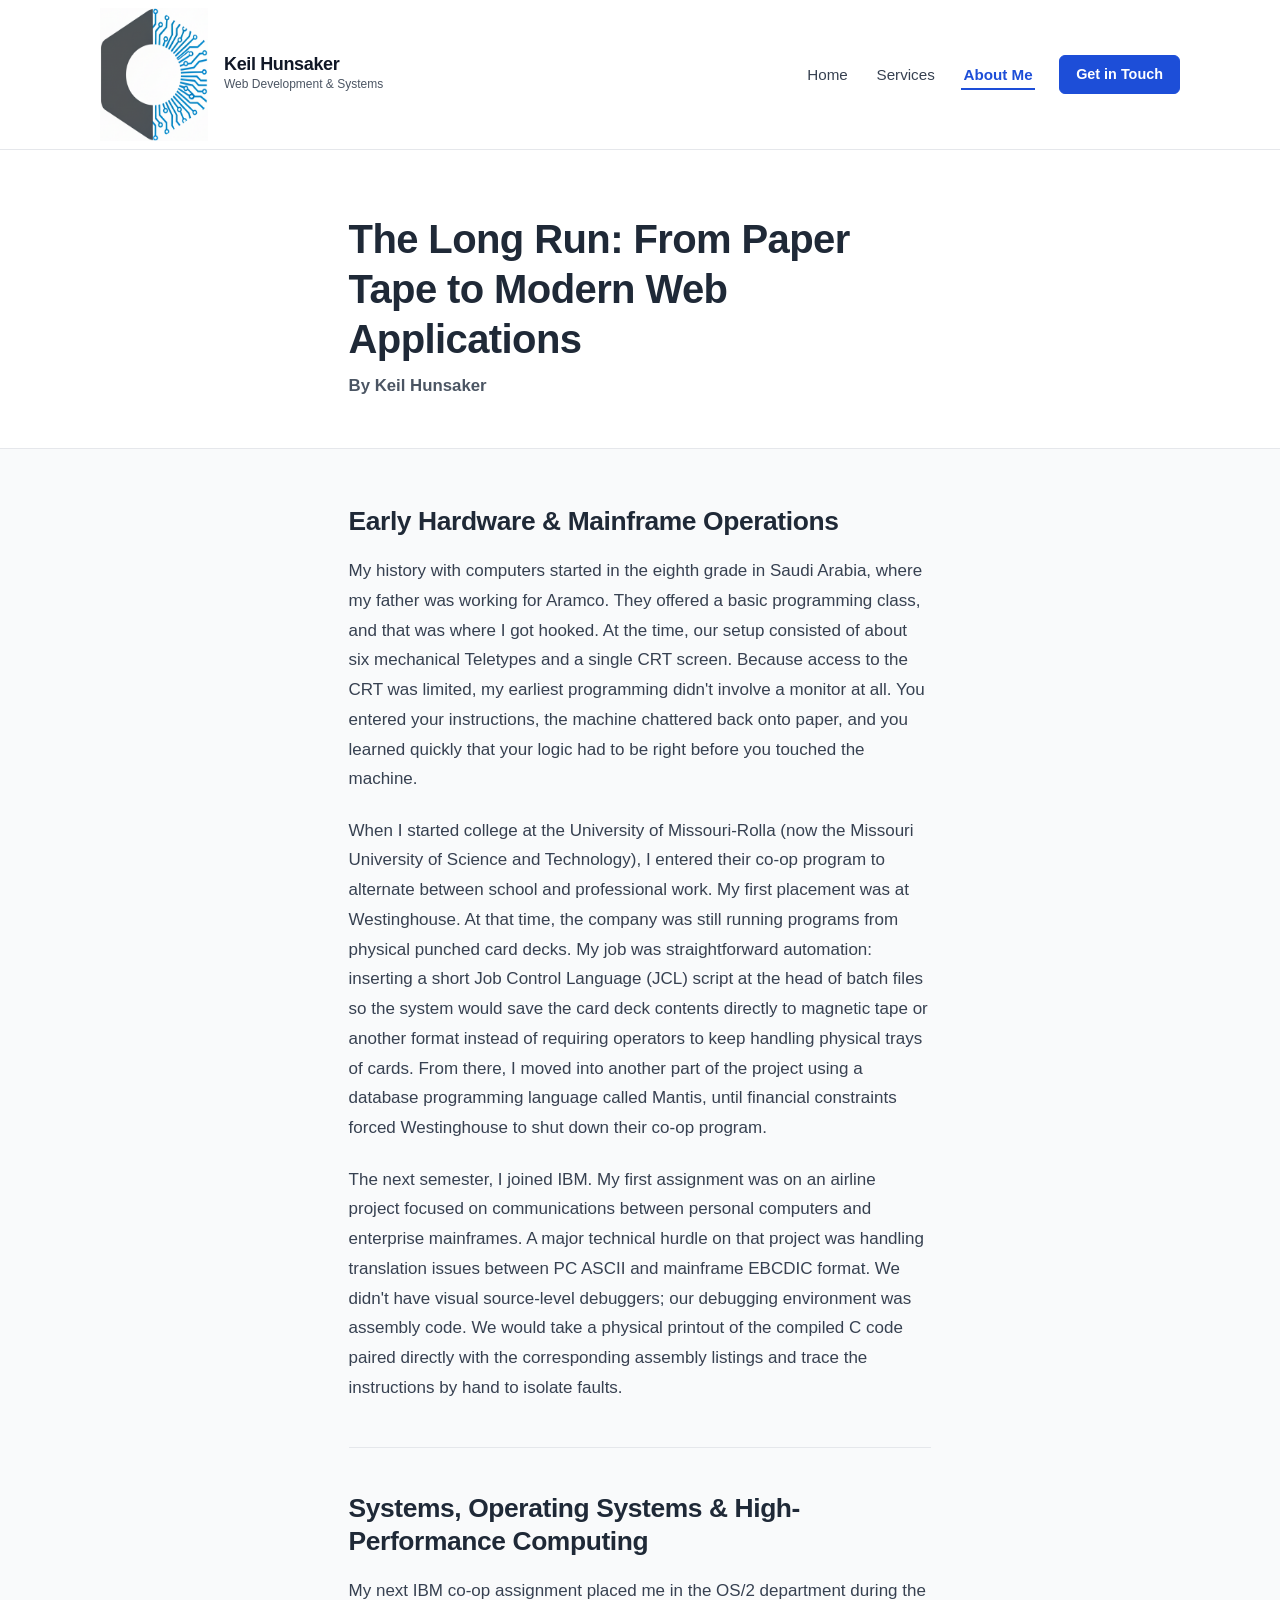
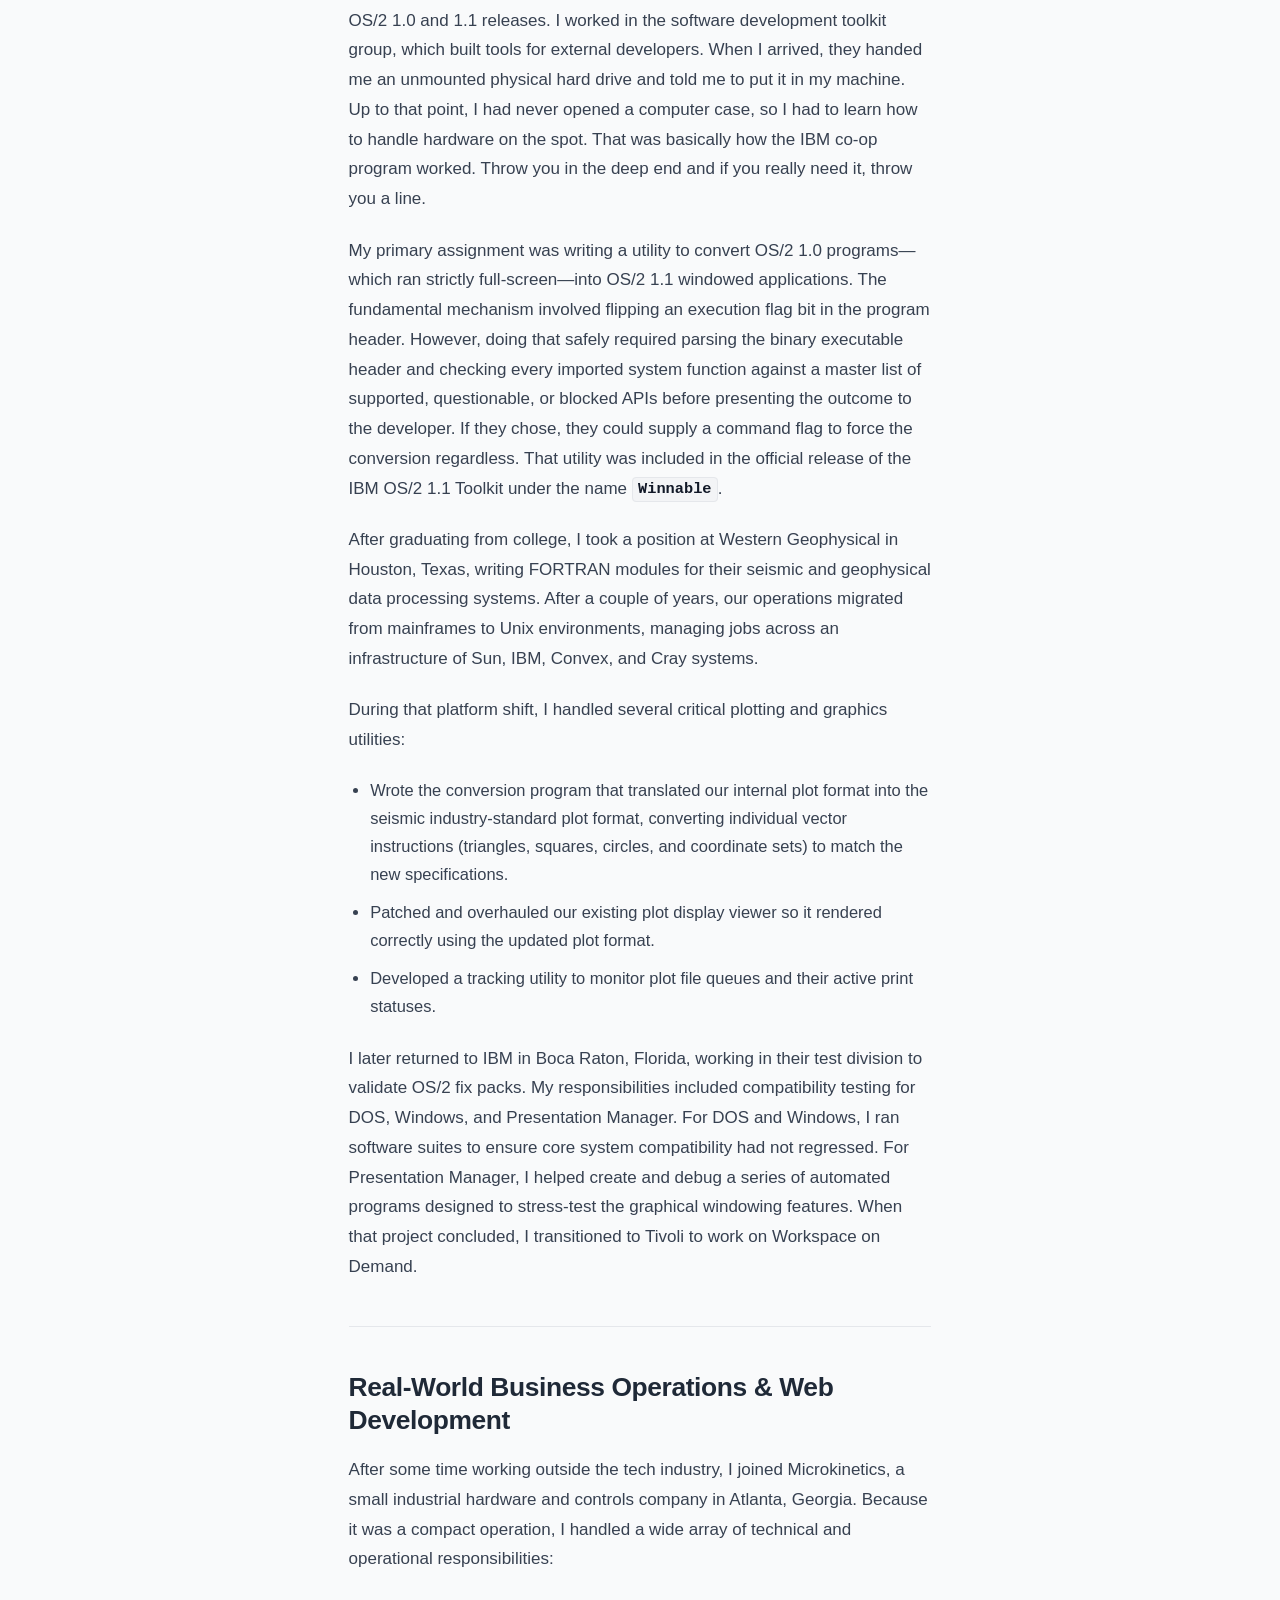
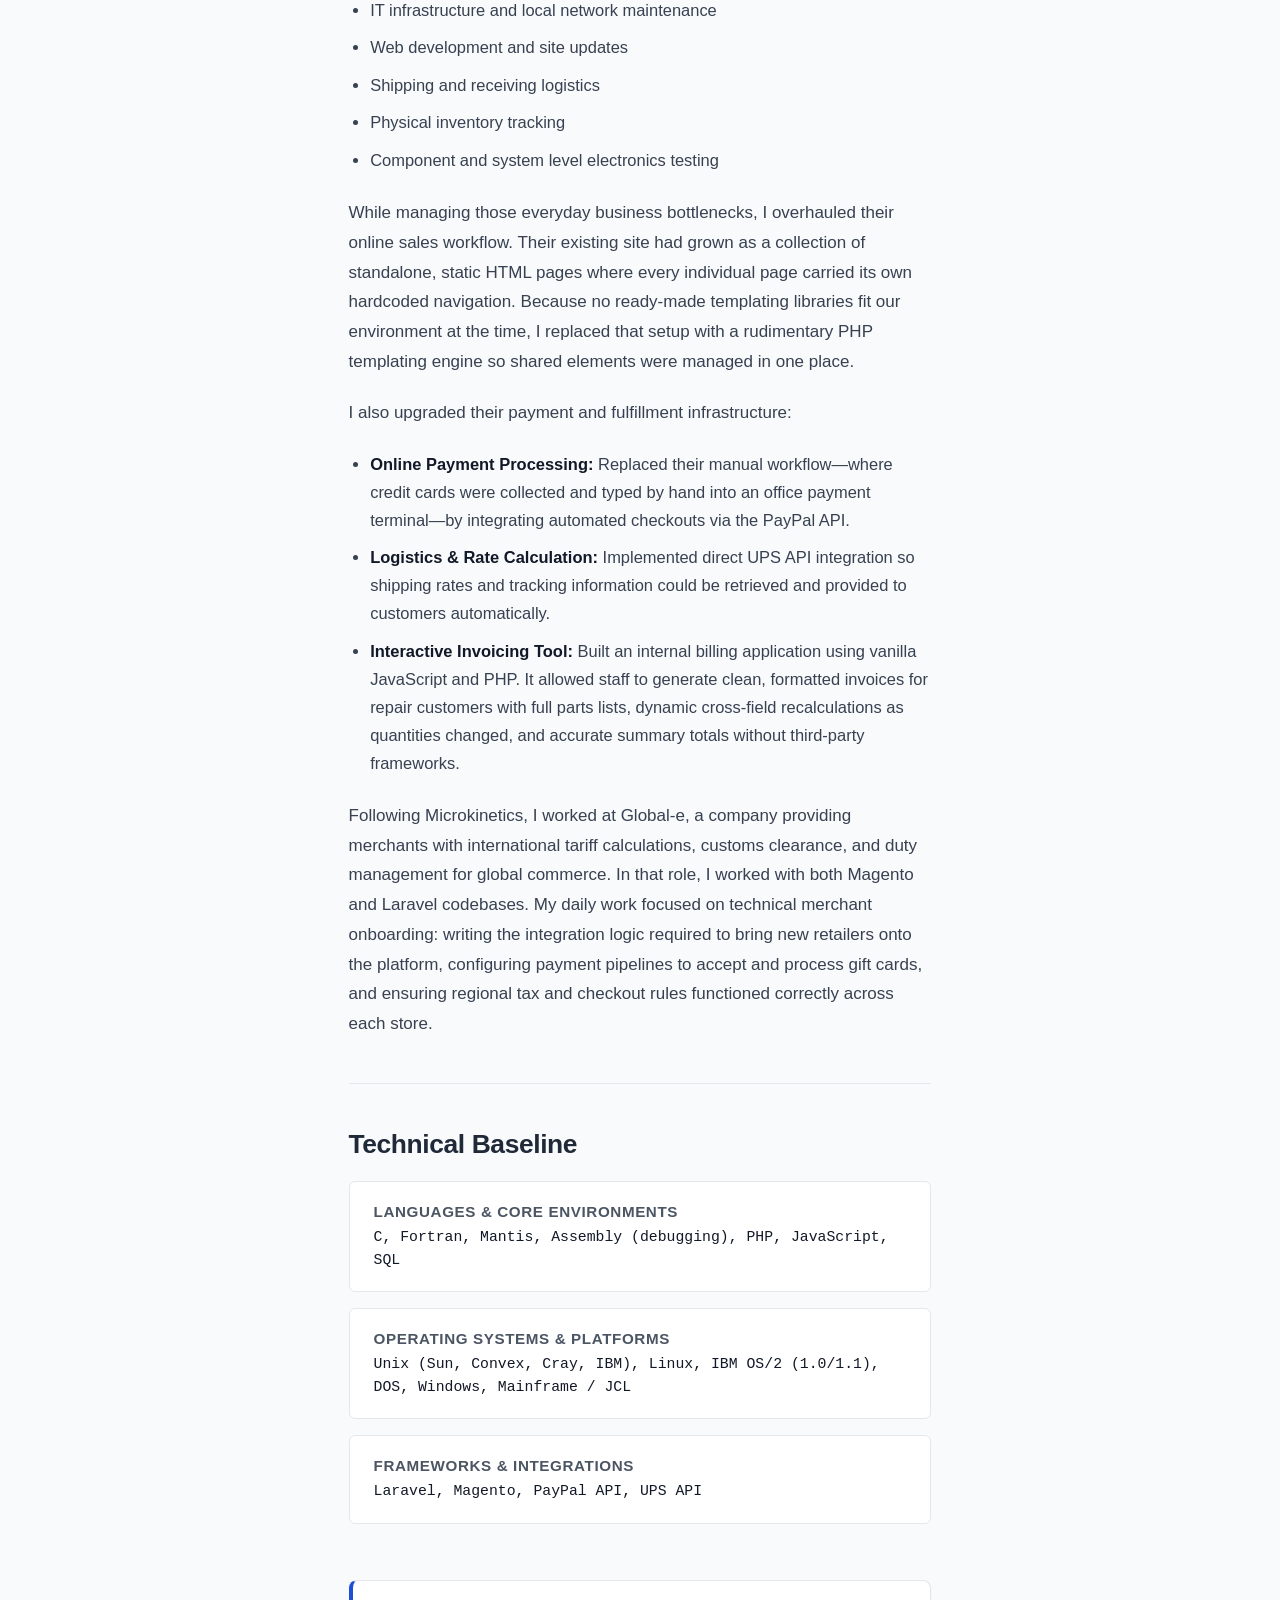
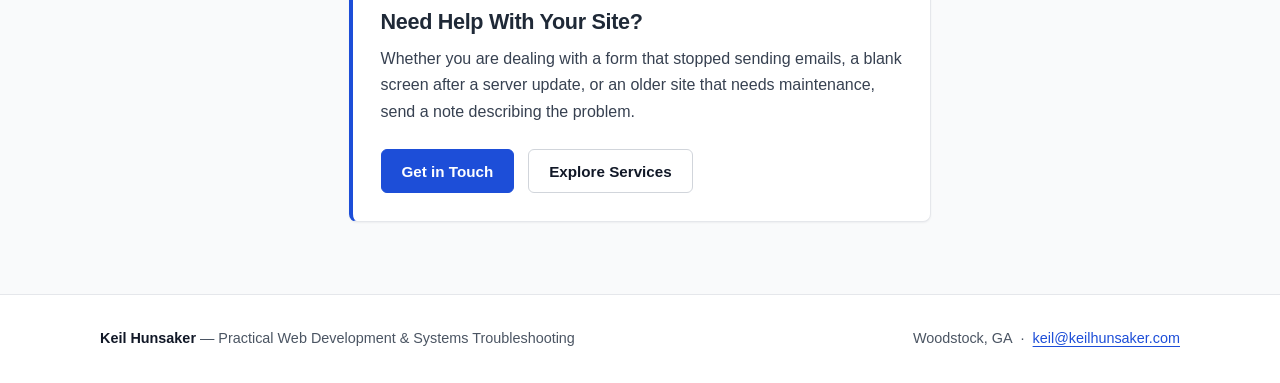
==== commit 3cc62195: "Fixed header so that logo and name are against the left border" ====
--- a/about.html
+++ b/about.html
@@ -13,7 +13,7 @@
   <header class="site-header">
     <div class="container header-inner">
       <a href="index.html" class="brand" aria-label="Keil Hunsaker — Home">
-        <img src="freelanceLogo.svg" alt="Keil Hunsaker logo" class="brand-logo" width="440" height="440">
+        <img src="freelanceLogo.svg" alt="Keil Hunsaker logo" class="brand-logo" width="108" height="133">
         <span class="brand-text">
           <span class="brand-name">Keil Hunsaker</span>
           <span class="brand-meta">Web Development &amp; Systems</span>
--- a/styles.css
+++ b/styles.css
@@ -194,13 +194,14 @@
   align-items: center;
   justify-content: space-between;
   min-height: 4.25rem;
+  padding-top: 0.5rem;
+  padding-bottom: 0.5rem;
   gap: 1rem;
 }
 
 .brand {
   display: inline-flex;
   align-items: center;
-  gap: 0.75rem;
   text-decoration: none;
   color: var(--color-text-primary);
 }
@@ -210,8 +211,8 @@
 }
 
 .brand-logo {
-  width: 27.5rem;
-  height: 27.5rem;
+  width: 6.75rem;
+  height: 8.3125rem;
   object-fit: contain;
   flex-shrink: 0;
   display: block;
@@ -220,6 +221,8 @@
 .brand-text {
   display: flex;
   flex-direction: column;
+  justify-content: center;
+  margin-left: 1rem;
 }
 
 .brand-name {
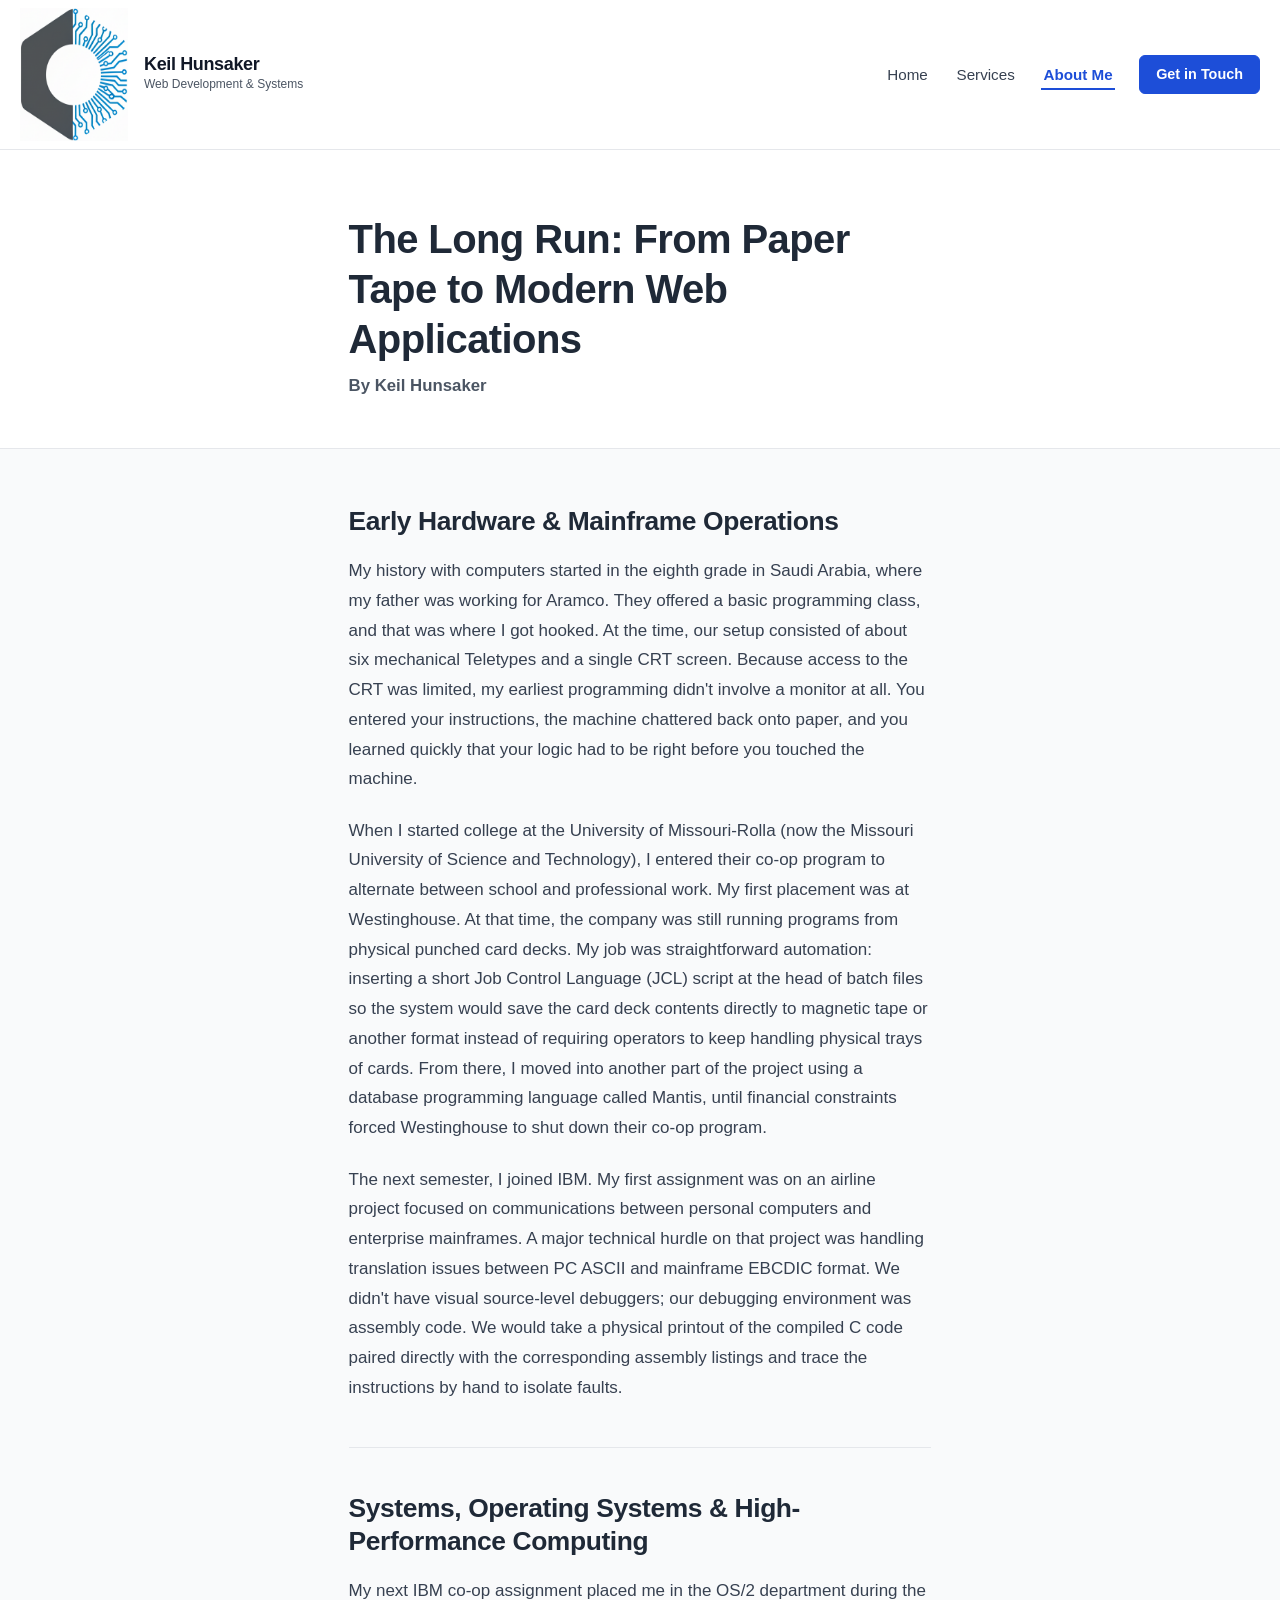
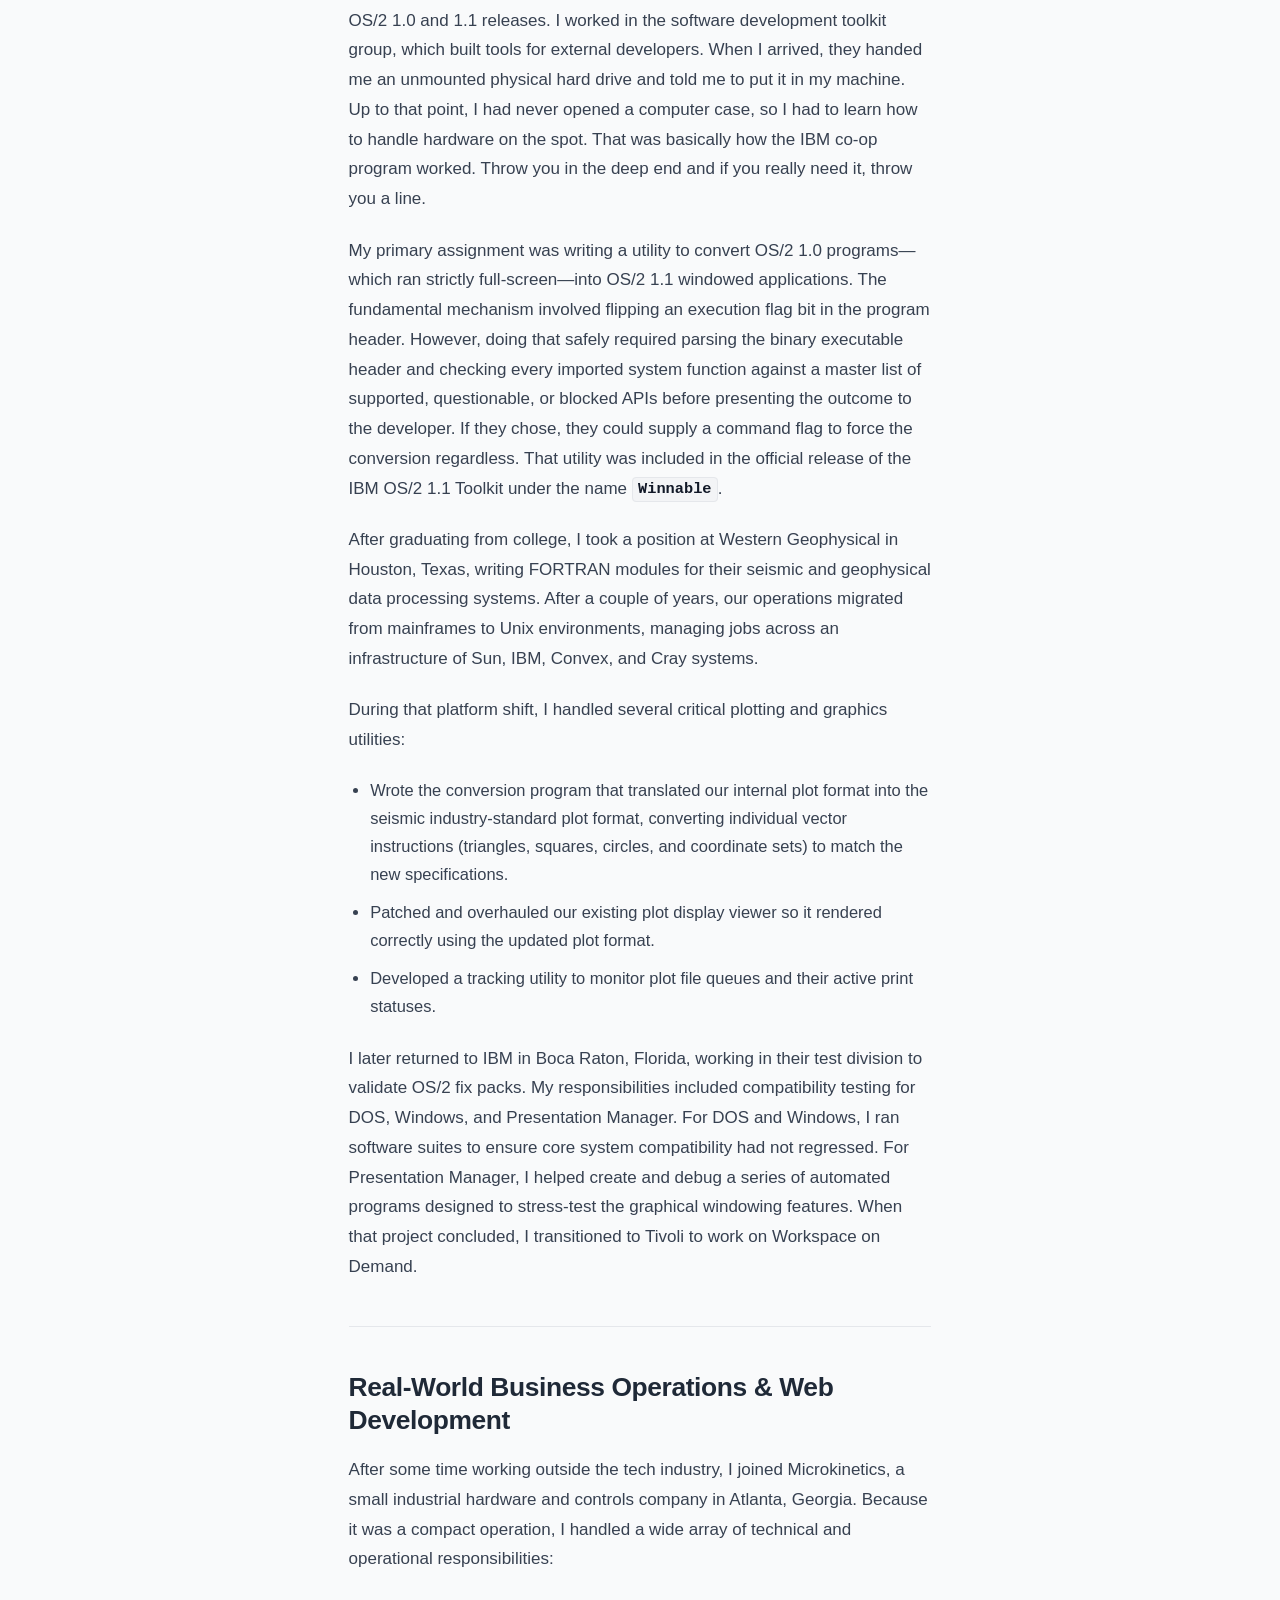
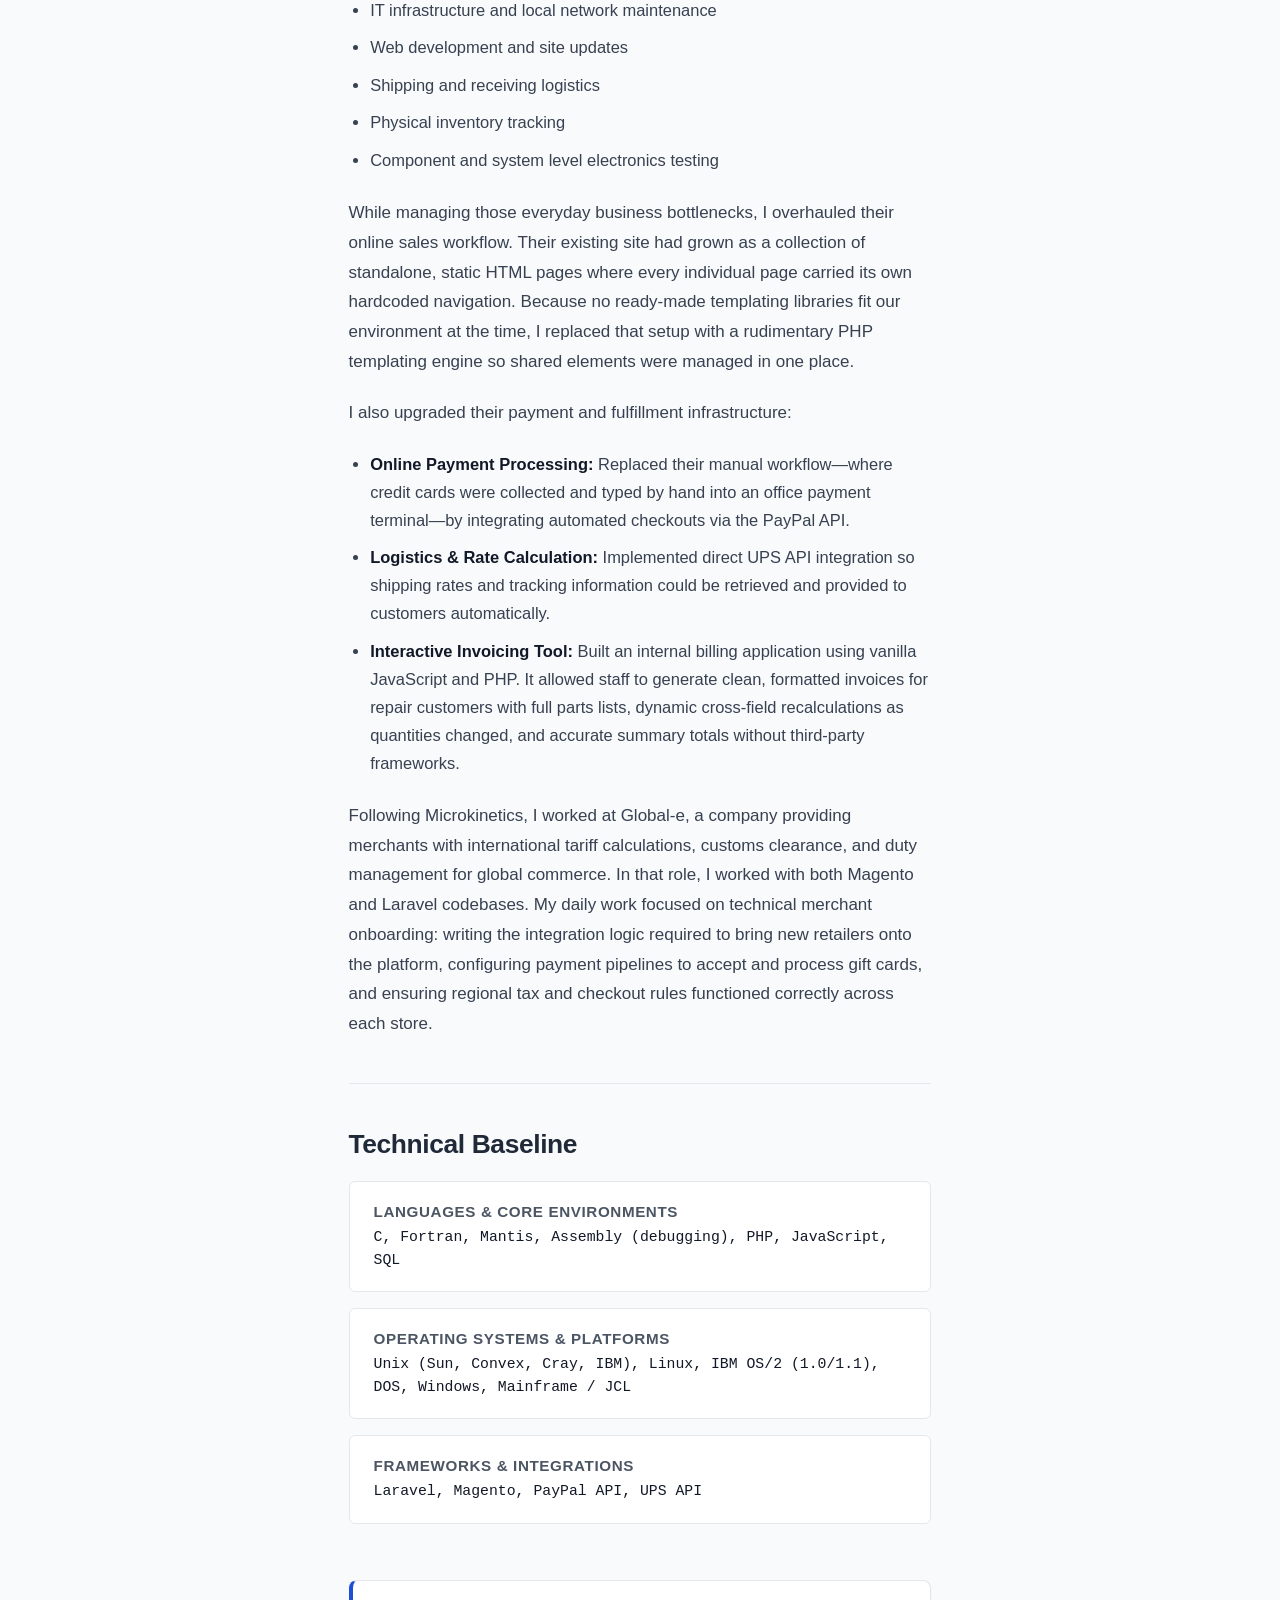
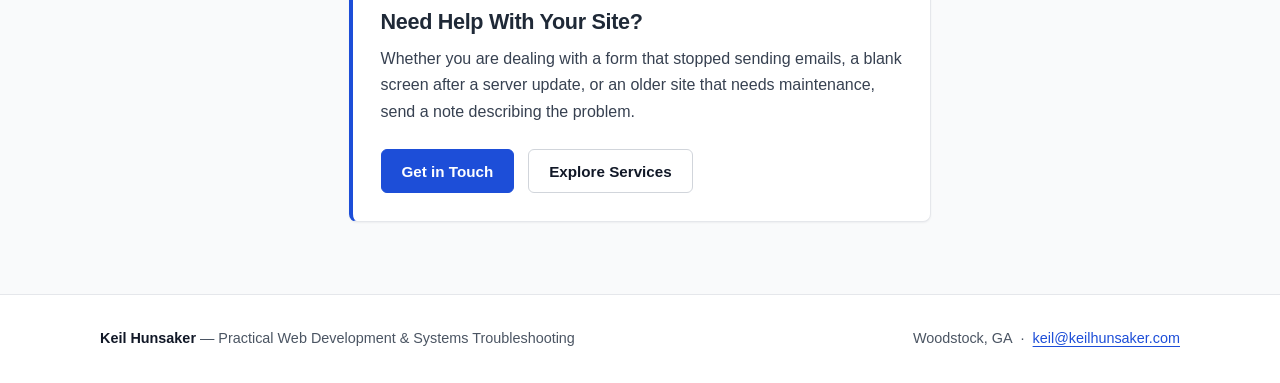
==== commit 9808216a: "Fixed full screen where logo and name were floatiing instead of fixed to the left" ====
--- a/about.html
+++ b/about.html
@@ -11,7 +11,7 @@
   <a href="#main-content" class="skip-link">Skip to main content</a>
 
   <header class="site-header">
-    <div class="container header-inner">
+    <div class="header-inner">
       <a href="index.html" class="brand" aria-label="Keil Hunsaker — Home">
         <img src="freelanceLogo.svg" alt="Keil Hunsaker logo" class="brand-logo" width="108" height="133">
         <span class="brand-text">
--- a/styles.css
+++ b/styles.css
@@ -190,12 +190,12 @@
 }
 
 .header-inner {
+  width: 100%;
   display: flex;
   align-items: center;
   justify-content: space-between;
   min-height: 4.25rem;
-  padding-top: 0.5rem;
-  padding-bottom: 0.5rem;
+  padding: 0.5rem 1.25rem;
   gap: 1rem;
 }
 
